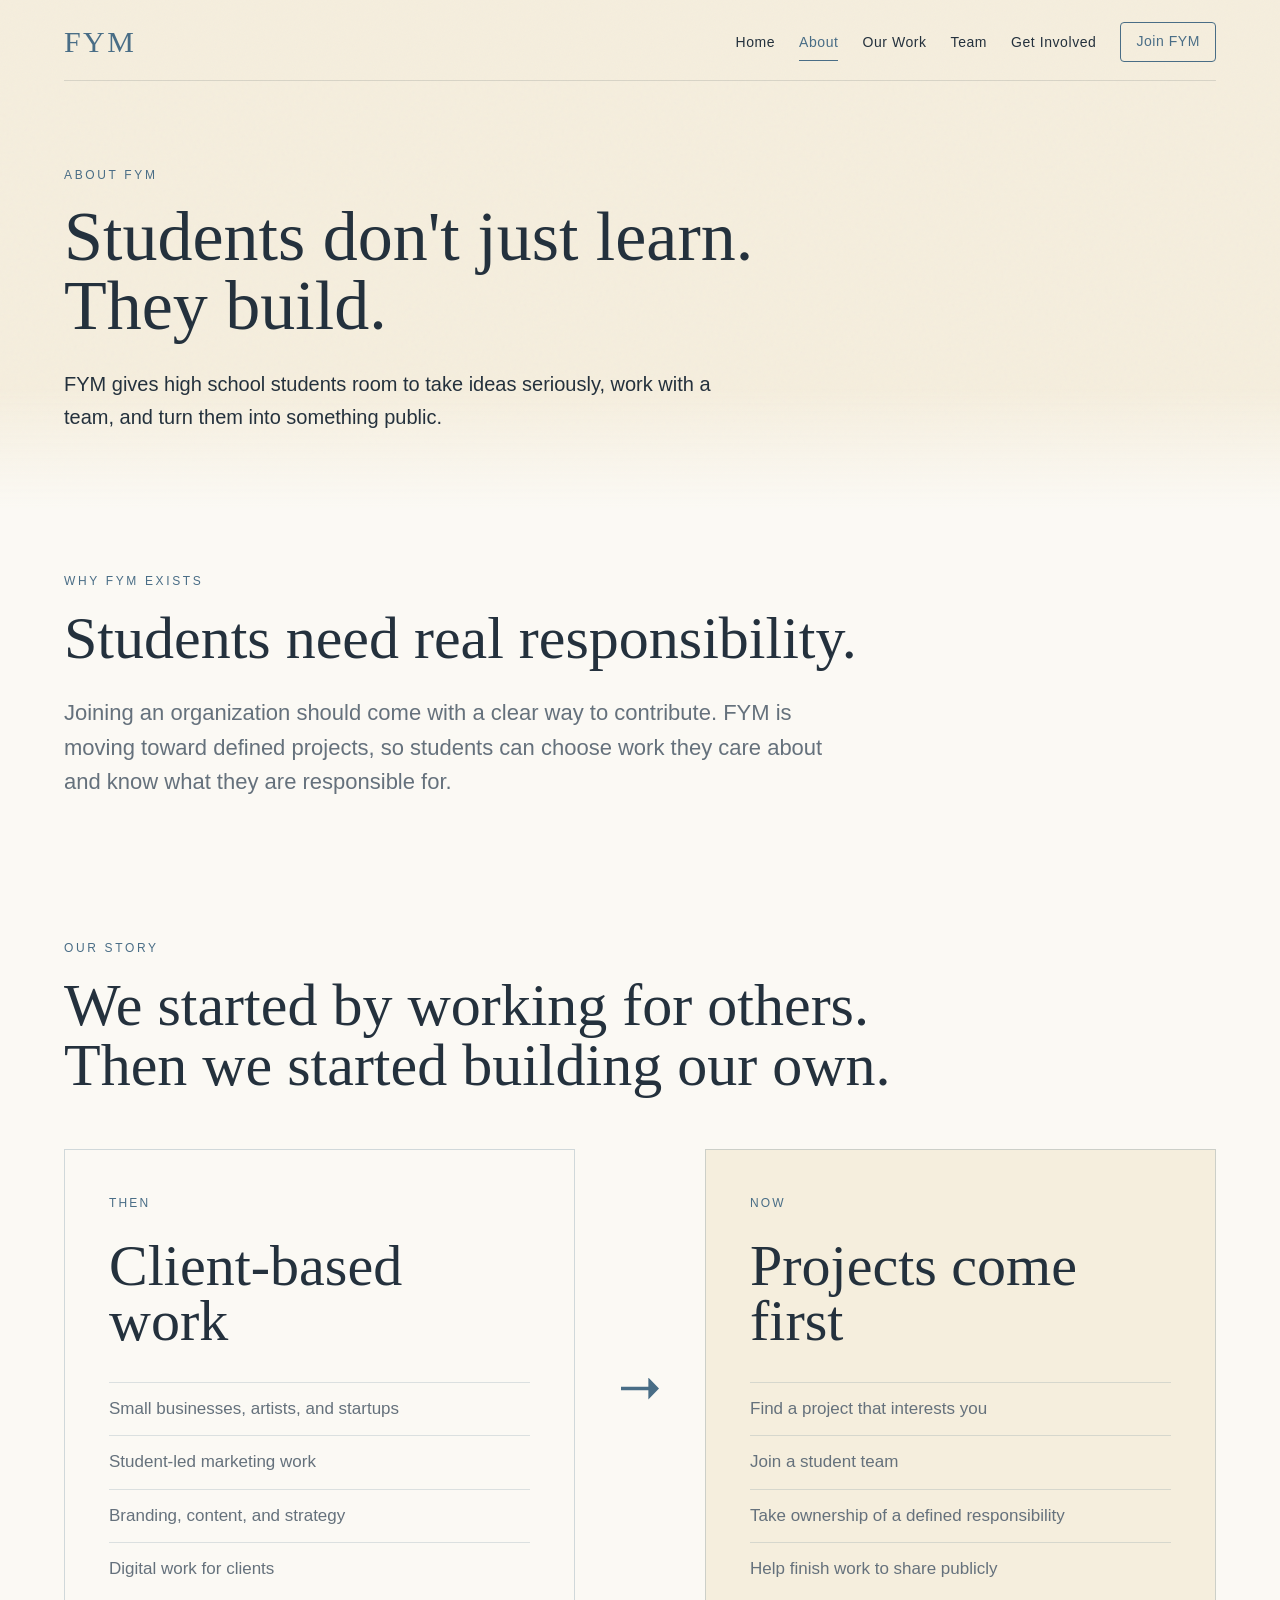
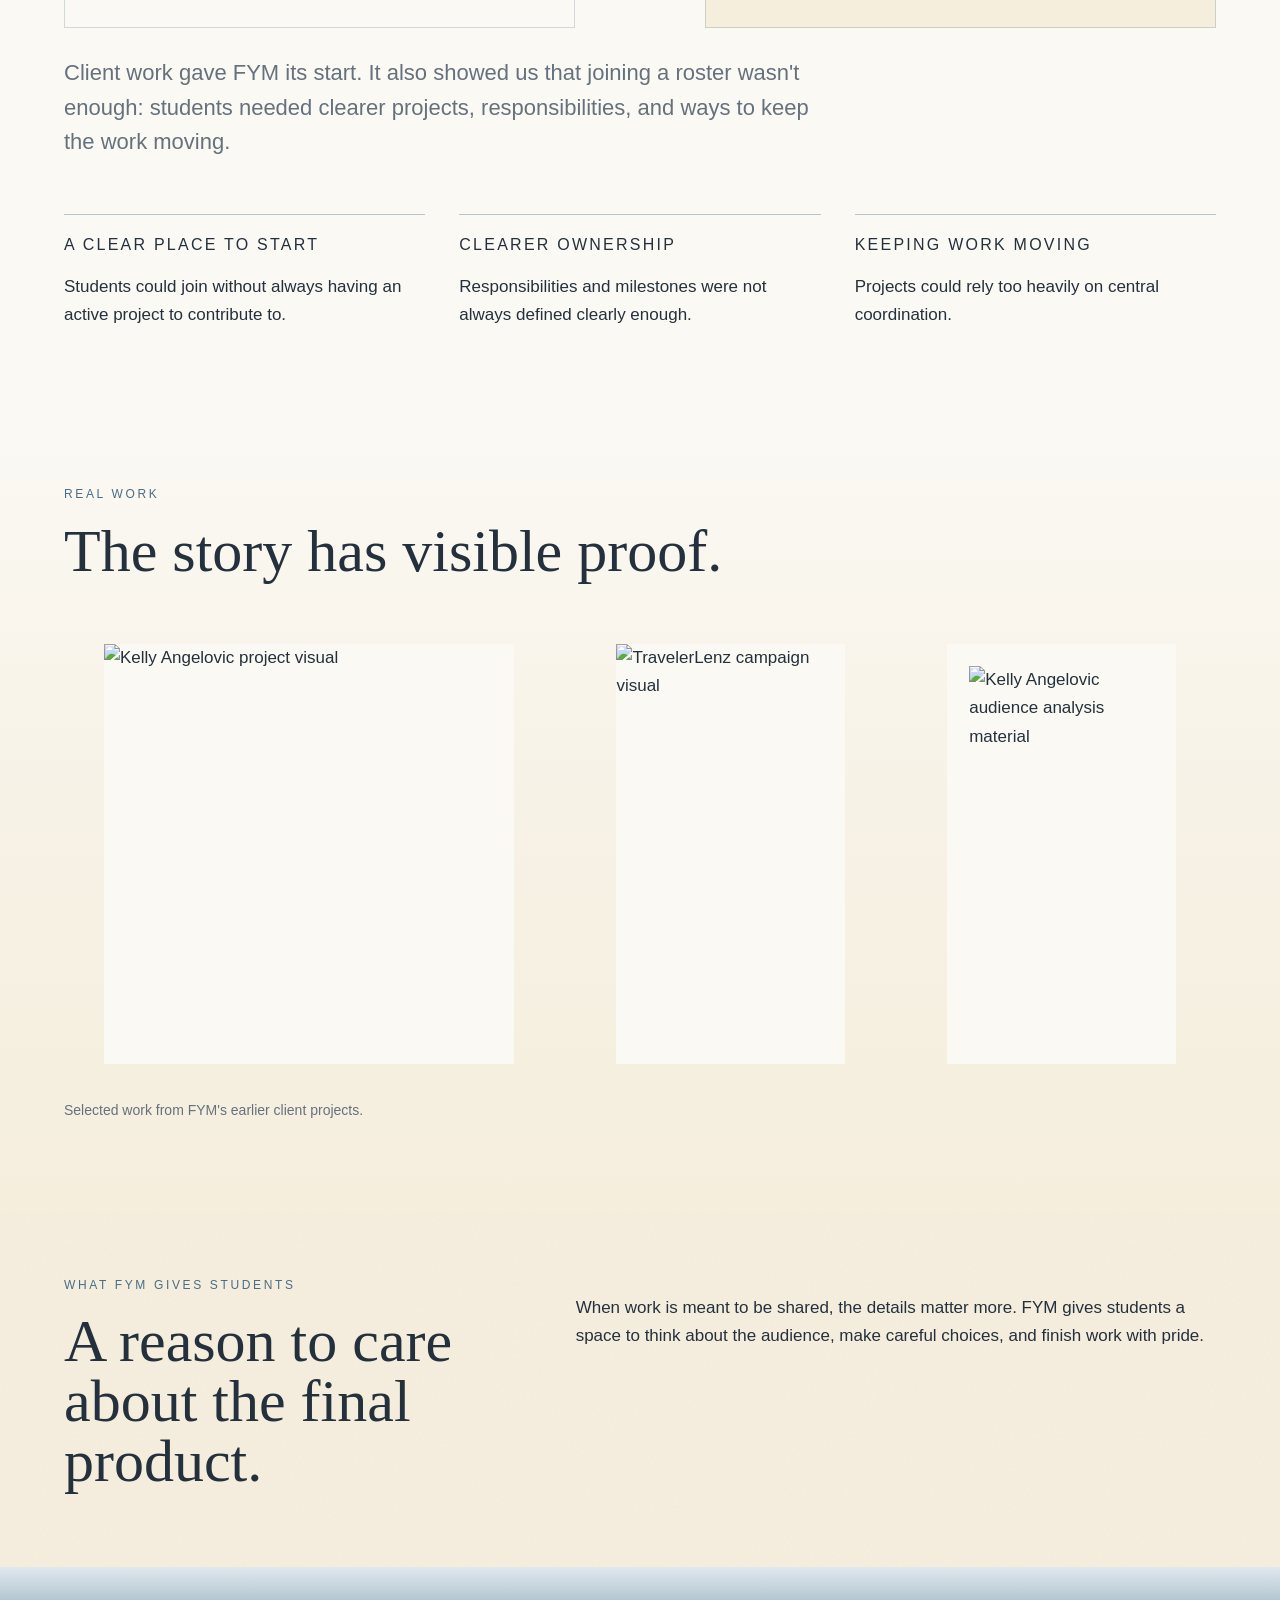
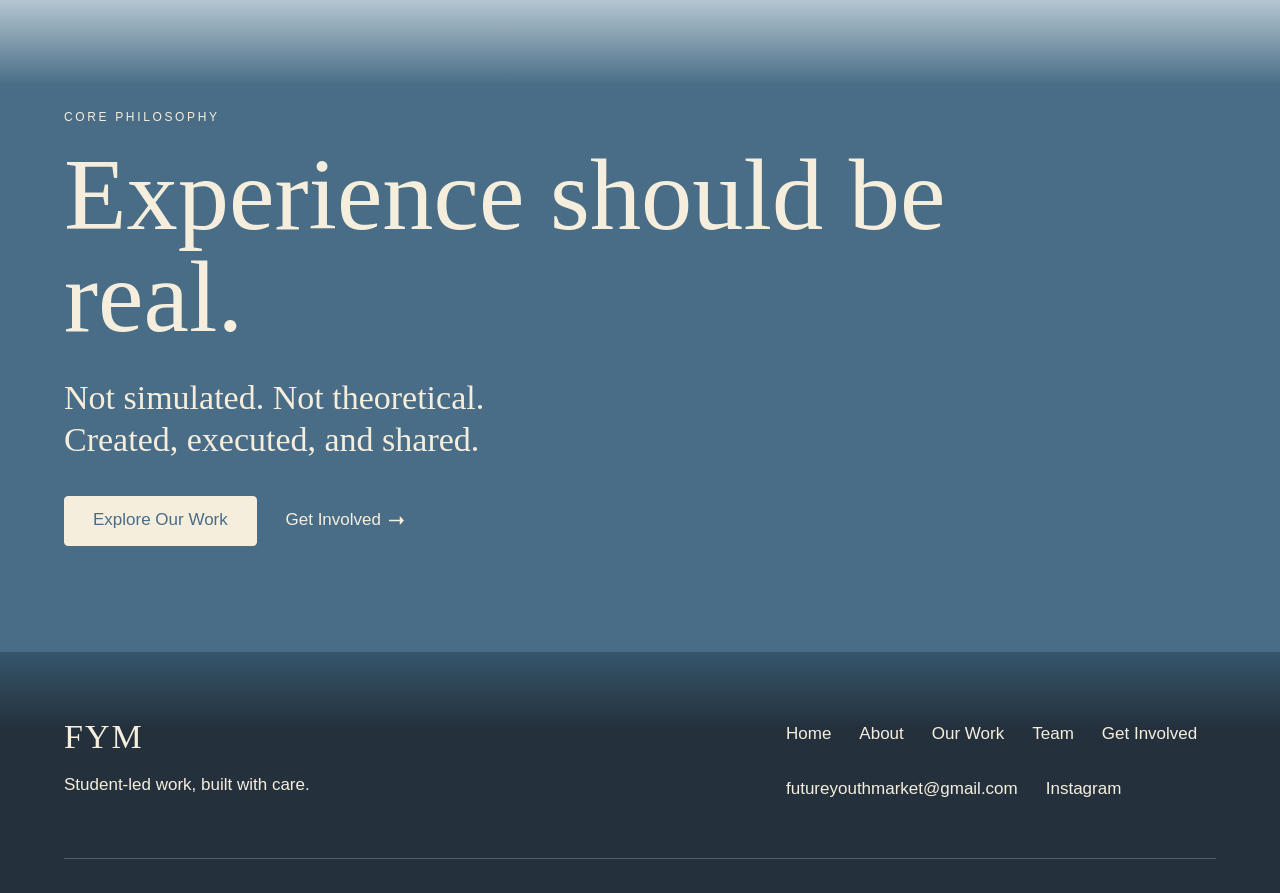
==== fym-site-copy/about/index.html @ ecb4059a "Integrate FYM project-first content into existing design" ====
<!doctype html>
<html lang="en">
  <head>
    <meta charset="utf-8">
    <meta name="viewport" content="width=device-width, initial-scale=1">
    <title>About | Future Youth Market</title>
    <link rel="stylesheet" href="../styles.css?v=16">
  </head>
  <body>
    <header class="site-header"><div class="nav-shell"><a class="brand" href="../">FYM</a><nav class="nav" aria-label="Primary"><a href="../">Home</a><a aria-current="page" href="./">About</a><a href="../our-work/">Our Work</a><a href="../team/">Team</a><a href="../get-involved/">Get Involved</a><a class="join" href="https://docs.google.com/forms/d/e/1FAIpQLSevrzNFQWZwz5mbwL5e_55xC7Ov_JU1O-XVfndWGuBN4_w-hQ/viewform">Join FYM</a></nav></div></header>
    <main>
      <section class="page-hero"><div class="section-inner"><p class="label">About FYM</p><h1>Students don't just learn.<br>They build.</h1><p>FYM gives high school students room to take ideas seriously, work with a team, and turn them into something public.</p></div></section>
      <section class="section warm tight"><div class="section-inner"><p class="label">Why FYM Exists</p><h2 class="section-title">Students need real responsibility.</h2><p class="lead-block">Joining an organization should come with a clear way to contribute. FYM is moving toward defined projects, so students can choose work they care about and know what they are responsible for.</p></div></section>
      <section class="section warm tight"><div class="section-inner"><p class="label">Our Story</p><h2 class="section-title">We started by working for others.<br>Then we started building our own.</h2><div class="story-board"><article class="story-panel"><p class="number">Then</p><div><h3>Client-based work</h3><div class="story-list"><span>Small businesses, artists, and startups</span><span>Student-led marketing work</span><span>Branding, content, and strategy</span><span>Digital work for clients</span></div></div></article><div class="story-shift" aria-hidden="true"></div><article class="story-panel now"><p class="number">Now</p><div><h3>Projects come first</h3><div class="story-list"><span>Find a project that interests you</span><span>Join a student team</span><span>Take ownership of a defined responsibility</span><span>Help finish work to share publicly</span></div></div></article></div><p class="lead-block">Client work gave FYM its start. It also showed us that joining a roster wasn't enough: students needed clearer projects, responsibilities, and ways to keep the work moving.</p><div class="columns"><article class="ruled"><h3 class="small-heading">A clear place to start</h3><p>Students could join without always having an active project to contribute to.</p></article><article class="ruled"><h3 class="small-heading">Clearer ownership</h3><p>Responsibilities and milestones were not always defined clearly enough.</p></article><article class="ruled"><h3 class="small-heading">Keeping work moving</h3><p>Projects could rely too heavily on central coordination.</p></article></div></div></section>
      <section class="section fade-offwhite-to-cream tight"><div class="section-inner"><p class="label">Real Work</p><h2 class="section-title">The story has visible proof.</h2><div class="evidence-strip"><figure class="evidence-card large"><img src="https://static.wixstatic.com/media/20e3eb_5f76f47525f64de18423a40985d172d9~mv2.jpg" alt="Kelly Angelovic project visual"></figure><figure class="evidence-card"><img src="https://static.wixstatic.com/media/20e3eb_293bb8563c6b470485b21a73055e5c26~mv2.png" alt="TravelerLenz campaign visual"></figure><figure class="evidence-card contain"><img src="https://static.wixstatic.com/media/20e3eb_706801cb81104c3a918d1bf205b9f706~mv2.jpg" alt="Kelly Angelovic audience analysis material"></figure></div><p class="evidence-caption">Selected work from FYM's earlier client projects.</p></div></section>
      <section class="section cream tight"><div class="section-inner intro-grid"><div><p class="label">What FYM Gives Students</p><h2 class="section-title">A reason to care about the final product.</h2></div><div><p>When work is meant to be shared, the details matter more. FYM gives students a space to think about the audience, make careful choices, and finish work with pride.</p></div></div></section>
      <section class="section blue with-lead"><div class="section-inner philosophy"><p class="label">Core Philosophy</p><h2 class="section-title">Experience should be real.</h2><p class="philosophy-line">Not simulated. Not theoretical.<br>Created, executed, and shared.</p><p style="margin-top:34px"><a class="button" style="background:var(--fym-cream);color:var(--fym-blue);border-color:var(--fym-cream)" href="../our-work/">Explore Our Work</a> <a class="text-link icon-link" href="../get-involved/" style="margin-left:24px;color:var(--fym-cream)">Get Involved</a></p></div></section>
    </main>
    <footer class="site-footer"><div class="footer-grid"><div class="footer-top"><div class="footer-brand"><strong>FYM</strong><p>Student-led work, built with care.</p></div><nav class="footer-links" aria-label="Footer"><a href="../">Home</a><a href="./">About</a><a href="../our-work/">Our Work</a><a href="../team/">Team</a><a href="../get-involved/">Get Involved</a><a href="mailto:futureyouthmarket@gmail.com">futureyouthmarket@gmail.com</a><a href="http://instagram.com/future.youth.market">Instagram</a></nav></div></div></footer>
    <script src="../site.js?v=16"></script>
  </body>
</html>
---- fym-site-copy/styles.css ----
:root {
  --fym-cream: #f5eedd;
  --fym-cream-deep: #f2e9d8;
  --fym-warm-white: #fbf9f4;
  --fym-pale-blue: #dfe9ee;
  --fym-white: #ffffff;
  --fym-blue: #496d86;
  --fym-blue-soft: #769db8;
  --fym-navy: #24313d;
  --fym-muted: #65717c;
  --fym-border: rgba(36, 49, 61, 0.14);
  --fym-max: 1180px;
  --gutter: clamp(22px, 5vw, 64px);
  --section: clamp(58px, 7vw, 94px);
  --section-tight: clamp(46px, 6vw, 76px);
  --section-wide: clamp(78px, 9vw, 124px);
  --serif: Georgia, "Times New Roman", serif;
  --sans: Helvetica, Arial, sans-serif;
}

* {
  box-sizing: border-box;
}

html {
  background: var(--fym-cream);
  color: var(--fym-navy);
  font-family: var(--sans);
}

body {
  margin: 0;
  color: var(--fym-navy);
  background: var(--fym-cream);
  font: 400 17px/1.66 var(--sans);
}

a {
  color: inherit;
}

a:focus-visible {
  outline: 2px solid var(--fym-blue);
  outline-offset: 4px;
}

.blue a:focus-visible,
.site-footer a:focus-visible {
  outline-color: var(--fym-cream);
}

.footer-links a,
.text-link {
  overflow-wrap: anywhere;
}

@media (pointer: coarse) {
  .nav a,
  .footer-links a,
  .text-link {
    min-height: 44px;
    display: inline-flex;
    align-items: center;
  }
}

.site-header {
  background: var(--fym-cream);
  background-image: url("data:image/svg+xml,%3Csvg viewBox='0 0 160 160' xmlns='http://www.w3.org/2000/svg'%3E%3Cfilter id='n'%3E%3CfeTurbulence type='fractalNoise' baseFrequency='.72' numOctaves='2' stitchTiles='stitch'/%3E%3C/filter%3E%3Crect width='160' height='160' filter='url(%23n)' opacity='.026'/%3E%3C/svg%3E");
}

.nav-shell {
  width: min(calc(100% - (var(--gutter) * 2)), var(--fym-max));
  min-height: 76px;
  margin: 0 auto;
  padding: 22px 0 18px;
  border-bottom: 1px solid var(--fym-border);
  display: flex;
  align-items: center;
  justify-content: space-between;
  gap: 28px;
}

.brand {
  color: var(--fym-blue);
  font-family: var(--serif);
  font-size: 30px;
  line-height: 1;
  letter-spacing: 0.08em;
  text-decoration: none;
}

.nav {
  display: flex;
  align-items: center;
  gap: 24px;
  font-size: 14px;
  letter-spacing: 0.04em;
}

.nav a {
  padding: 8px 0 6px;
  text-decoration: none;
  border-bottom: 1px solid transparent;
}

.nav a[aria-current="page"],
.nav a:hover {
  color: var(--fym-blue);
  border-bottom-color: var(--fym-blue);
}

.nav .join {
  min-height: 40px;
  padding: 0 15px;
  display: inline-flex;
  align-items: center;
  border: 1px solid var(--fym-blue);
  border-radius: 4px;
  color: var(--fym-blue);
}

.hero {
  position: relative;
  overflow: hidden;
  background:
    linear-gradient(to bottom, rgba(245, 238, 221, 0) 0%, rgba(245, 238, 221, 0) 72%, var(--fym-warm-white) 100%),
    radial-gradient(circle at 50% 32%, rgba(255, 252, 244, 0.78) 0, rgba(245, 238, 221, 0) 42%),
    url("data:image/svg+xml,%3Csvg viewBox='0 0 160 160' xmlns='http://www.w3.org/2000/svg'%3E%3Cfilter id='n'%3E%3CfeTurbulence type='fractalNoise' baseFrequency='.72' numOctaves='2' stitchTiles='stitch'/%3E%3C/filter%3E%3Crect width='160' height='160' filter='url(%23n)' opacity='.026'/%3E%3C/svg%3E"),
    var(--fym-cream);
  border-bottom: 0;
}

.hero-inner {
  position: relative;
  z-index: 1;
  width: min(calc(100% - (var(--gutter) * 2)), var(--fym-max));
  margin: 0 auto;
  padding: clamp(24px, 3.2vw, 40px) 0 clamp(42px, 4.8vw, 62px);
  text-align: center;
}

.eyebrow,
.label {
  margin: 0 0 18px;
  color: var(--fym-blue);
  font-size: 12px;
  line-height: 1.4;
  letter-spacing: 0.22em;
  text-transform: uppercase;
}

.home-eyebrow {
  margin-bottom: 10px;
  font-size: 13px;
  letter-spacing: 0.24em;
}

.lockup {
  position: relative;
  width: min(88vw, 640px);
  aspect-ratio: 2.25 / 1;
  margin: 0 auto 12px;
  display: grid;
  place-items: center;
}

.lockup-large {
  color: #638eaa;
  font-family: var(--serif);
  font-size: clamp(188px, 20vw, 306px);
  line-height: 0.8;
  letter-spacing: -0.045em;
}

.lockup-name {
  position: static;
  width: 100%;
  padding: 0;
  margin-top: -14px;
  transform: none;
  color: var(--fym-blue);
  font-size: clamp(12px, 1.14vw, 15px);
  line-height: 1;
  letter-spacing: 0.24em;
  text-transform: uppercase;
  white-space: nowrap;
  display: flex;
  align-items: center;
  justify-content: center;
  text-shadow: none;
}

h1,
h2,
h3 {
  color: var(--fym-navy);
  font-family: var(--serif);
  font-weight: 400;
  letter-spacing: 0;
}

.home-title {
  max-width: 820px;
  margin: 0 auto;
  font-size: clamp(41px, 5.1vw, 60px);
  line-height: 0.98;
}

.hero-copy {
  max-width: 620px;
  margin: 20px auto 0;
  font-size: 17px;
  line-height: 1.65;
}

.actions {
  margin-top: 26px;
  display: flex;
  justify-content: center;
  align-items: center;
  gap: 34px;
  flex-wrap: wrap;
}

.button {
  min-height: 50px;
  display: inline-flex;
  align-items: center;
  justify-content: center;
  padding: 0 28px;
  border: 1px solid var(--fym-blue);
  border-radius: 4px;
  background: var(--fym-blue);
  color: var(--fym-cream);
  text-decoration: none;
}

.text-link {
  display: inline-flex;
  align-items: center;
  gap: 8px;
  color: var(--fym-blue);
  text-decoration: none;
  border-bottom: 1px solid rgba(73, 109, 134, 0.24);
  padding-bottom: 3px;
}

.hero-inner .text-link {
  border-bottom-color: transparent;
  font-size: 15px;
}

.icon-link::after,
.back-link::before {
  content: "";
  width: 15px;
  height: 9px;
  display: inline-block;
  background: currentColor;
  flex: 0 0 auto;
  clip-path: polygon(0 42%, 72% 42%, 72% 0, 100% 50%, 72% 100%, 72% 58%, 0 58%);
  transition: transform 180ms ease;
}

.icon-link:hover::after {
  transform: translateX(3px);
}

.back-link::before {
  transform: rotate(180deg);
}

.back-link:hover::before {
  transform: rotate(180deg) translateX(3px);
}

.section {
  padding: var(--section) var(--gutter);
}

.section.tight {
  padding-top: clamp(40px, 5vw, 68px);
  padding-bottom: var(--section-tight);
}

.section.wide {
  padding-top: var(--section-wide);
  padding-bottom: var(--section-wide);
}

.section-inner {
  max-width: var(--fym-max);
  margin: 0 auto;
}

.warm {
  background: var(--fym-warm-white);
}

.white {
  background: var(--fym-warm-white);
}

.cream {
  background: var(--fym-cream);
  background-image: url("data:image/svg+xml,%3Csvg viewBox='0 0 160 160' xmlns='http://www.w3.org/2000/svg'%3E%3Cfilter id='n'%3E%3CfeTurbulence type='fractalNoise' baseFrequency='.72' numOctaves='2' stitchTiles='stitch'/%3E%3C/filter%3E%3Crect width='160' height='160' filter='url(%23n)' opacity='.026'/%3E%3C/svg%3E");
}

.fade-cream-to-offwhite {
  background:
    linear-gradient(to bottom, var(--fym-cream) 0%, #f7f2e6 48%, var(--fym-warm-white) 100%);
}

.fade-offwhite-to-cream {
  background:
    linear-gradient(to bottom, var(--fym-warm-white) 0%, #f7f2e6 48%, var(--fym-cream) 100%);
}

.fade-cream-to-blue {
  background:
    linear-gradient(to bottom, var(--fym-cream) 0%, var(--fym-cream-deep) 34%, var(--fym-pale-blue) 72%, var(--fym-blue) 100%);
}

.fade-offwhite-to-blue {
  background:
    linear-gradient(to bottom, var(--fym-warm-white) 0%, var(--fym-cream-deep) 34%, var(--fym-pale-blue) 72%, var(--fym-blue) 100%);
}

.blue {
  background: var(--fym-blue);
  color: var(--fym-cream);
}

.blue.with-lead {
  background:
    linear-gradient(to bottom, var(--fym-pale-blue) 0, var(--fym-blue) 118px, var(--fym-blue) 100%);
  padding-top: calc(var(--section) + 52px);
}

.blue h1,
.blue h2,
.blue h3,
.blue .label {
  color: var(--fym-cream);
}

.section-title {
  max-width: 900px;
  margin: 0;
  font-size: clamp(38px, 5.2vw, 60px);
  line-height: 1;
}

.intro-grid,
.split-grid {
  display: grid;
  grid-template-columns: minmax(260px, 0.9fr) minmax(0, 1.4fr);
  gap: clamp(42px, 8vw, 100px);
  align-items: start;
}

.mission-statement {
  display: grid;
  grid-template-columns: minmax(220px, 0.7fr) minmax(0, 1.5fr);
  gap: clamp(34px, 7vw, 86px);
  align-items: start;
}

.mission-statement p:last-child {
  margin: 0;
  max-width: 840px;
  color: var(--fym-navy);
  font-family: var(--serif);
  font-size: clamp(30px, 4.6vw, 54px);
  line-height: 1.08;
}

.columns {
  display: grid;
  grid-template-columns: repeat(3, minmax(0, 1fr));
  gap: 34px;
  margin-top: 54px;
}

.process {
  display: grid;
  grid-template-columns: repeat(4, minmax(0, 1fr));
  gap: 24px;
  margin-top: 52px;
}

.ruled {
  border-top: 1px solid rgba(73, 109, 134, 0.38);
  padding-top: 20px;
}

.number {
  margin: 0 0 24px;
  color: var(--fym-blue);
  font-size: 12px;
  letter-spacing: 0.18em;
  text-transform: uppercase;
}

.small-heading {
  margin: 0 0 12px;
  font-family: var(--sans);
  font-size: 16px;
  line-height: 1.3;
  letter-spacing: 0.14em;
  text-transform: uppercase;
}

.muted {
  color: var(--fym-muted);
}

.portfolio-row {
  display: grid;
  grid-template-columns: 1.25fr 0.75fr;
  gap: clamp(34px, 6vw, 64px);
  align-items: center;
  padding-bottom: 72px;
  margin-bottom: 72px;
  border-bottom: 1px solid var(--fym-border);
}

.portfolio-row:last-child {
  margin-bottom: 0;
}

.home-feature {
  margin-bottom: 34px;
}

.home-feature.portfolio-row {
  border-bottom-color: rgba(73, 109, 134, 0.22);
}

.work-index .portfolio-row {
  padding: clamp(34px, 5vw, 56px) 0;
  margin: 0;
}

.work-index .portfolio-row:first-child {
  padding-top: 0;
}

.project-preview {
  margin-top: 44px;
  padding-top: 28px;
  border-top: 1px solid var(--fym-border);
}

.project-preview h3 {
  margin: 0;
  font-size: 34px;
  line-height: 1.1;
  overflow-wrap: break-word;
}

.project-preview p:first-child {
  margin-top: 0;
}

.portfolio-row:nth-child(even) {
  grid-template-columns: 0.75fr 1.25fr;
}

.portfolio-row:nth-child(even) .portfolio-image {
  order: 2;
}

.portfolio-image,
.case-image {
  width: 100%;
  height: min(42vw, 520px);
  display: block;
  object-fit: cover;
  background: var(--fym-warm-white);
}

.portfolio-image.contain,
.case-image.contain {
  object-fit: contain;
}

.portfolio-title {
  margin: 0 0 12px;
  font-size: clamp(38px, 5vw, 54px);
  line-height: 1.02;
}

.category {
  color: var(--fym-blue);
  font-size: 14px;
  letter-spacing: 0.07em;
  text-transform: uppercase;
}

.tags {
  display: flex;
  flex-wrap: wrap;
  gap: 8px;
  margin: 20px 0 28px;
}

.tags span {
  border: 1px solid rgba(73, 109, 134, 0.28);
  border-radius: 4px;
  color: var(--fym-blue);
  font-size: 12px;
  letter-spacing: 0.08em;
  padding: 6px 9px;
  text-transform: uppercase;
}

.page-hero {
  background:
    linear-gradient(to bottom, rgba(245, 238, 221, 0) 0%, rgba(245, 238, 221, 0) 72%, var(--fym-warm-white) 100%),
    url("data:image/svg+xml,%3Csvg viewBox='0 0 160 160' xmlns='http://www.w3.org/2000/svg'%3E%3Cfilter id='n'%3E%3CfeTurbulence type='fractalNoise' baseFrequency='.72' numOctaves='2' stitchTiles='stitch'/%3E%3C/filter%3E%3Crect width='160' height='160' filter='url(%23n)' opacity='.026'/%3E%3C/svg%3E"),
    var(--fym-cream);
  padding: clamp(54px, 7vw, 86px) var(--gutter) clamp(42px, 6vw, 76px);
  border-bottom: 0;
}

.page-hero h1 {
  max-width: 920px;
  margin: 0;
  font-size: clamp(44px, 6.4vw, 70px);
  line-height: 0.99;
}

.page-hero p:last-child {
  max-width: 700px;
  margin: 28px 0 0;
  font-size: clamp(17px, 2vw, 20px);
  line-height: 1.62;
}

.then-now {
  display: grid;
  grid-template-columns: 1fr 80px 1fr;
  gap: 30px;
  align-items: start;
}

.lead-block {
  max-width: 760px;
  margin: 28px 0 0;
  color: var(--fym-muted);
  font-size: clamp(18px, 2.2vw, 22px);
  line-height: 1.58;
}

.blue .lead-block {
  color: var(--fym-cream);
  opacity: 0.9;
}

.arrow {
  padding-top: 56px;
  color: var(--fym-blue);
  text-align: center;
  font-size: 28px;
}

.list-grid {
  display: grid;
  grid-template-columns: repeat(2, minmax(0, 1fr));
  column-gap: 60px;
}

.list-row {
  display: grid;
  grid-template-columns: 48px 1fr;
  gap: 12px;
  padding: 22px 0;
  border-top: 1px solid var(--fym-border);
}

.visual-model {
  display: grid;
  grid-template-columns: minmax(250px, 0.85fr) minmax(0, 1.15fr);
  gap: clamp(34px, 7vw, 86px);
  align-items: center;
}

.path-board {
  display: grid;
  gap: 18px;
}

.path-card {
  border: 1px solid rgba(73, 109, 134, 0.22);
  background: rgba(255, 255, 255, 0.28);
  padding: clamp(22px, 3vw, 32px);
}

.path-card.strong {
  background: var(--fym-blue);
  color: var(--fym-cream);
  border-color: var(--fym-blue);
}

.path-card.strong .label,
.path-card.strong .path-step,
.path-card.strong .path-arrow {
  color: var(--fym-cream);
}

.path-line {
  display: flex;
  align-items: center;
  gap: clamp(10px, 2vw, 18px);
  flex-wrap: wrap;
}

.path-step {
  color: var(--fym-navy);
  font-family: var(--serif);
  font-size: clamp(24px, 3vw, 38px);
  line-height: 1;
}

.path-arrow {
  color: var(--fym-blue);
  font-size: 18px;
}

.story-board {
  display: grid;
  grid-template-columns: 1fr 70px 1fr;
  gap: clamp(18px, 3vw, 30px);
  align-items: stretch;
  margin-top: 54px;
}

.story-panel {
  min-height: 320px;
  border: 1px solid rgba(73, 109, 134, 0.24);
  padding: clamp(28px, 4vw, 44px);
  display: flex;
  flex-direction: column;
  justify-content: space-between;
}

.story-panel.now {
  background: var(--fym-cream);
}

.story-panel h3 {
  margin: 0;
  font-size: clamp(36px, 5vw, 58px);
  line-height: 0.95;
}

.story-list {
  display: grid;
  gap: 12px;
  margin-top: 34px;
}

.story-list span {
  border-top: 1px solid rgba(73, 109, 134, 0.18);
  padding-top: 12px;
  color: var(--fym-muted);
}

.story-shift {
  display: grid;
  place-items: center;
  color: var(--fym-blue);
}

.story-shift::before {
  content: "";
  width: 38px;
  height: 22px;
  background: currentColor;
  clip-path: polygon(0 42%, 72% 42%, 72% 0, 100% 50%, 72% 100%, 72% 58%, 0 58%);
}

.evidence-strip {
  display: grid;
  grid-template-columns: 1.35fr 0.85fr 0.85fr;
  gap: 22px;
  align-items: stretch;
  margin-top: 46px;
}

.evidence-card {
  position: relative;
  min-height: 260px;
  overflow: hidden;
  background: var(--fym-warm-white);
}

.evidence-card.large {
  min-height: 420px;
}

.evidence-card img {
  width: 100%;
  height: 100%;
  display: block;
  object-fit: cover;
}

.evidence-card.contain img {
  object-fit: contain;
  padding: 22px;
}

.evidence-caption {
  max-width: 520px;
  margin-top: 18px;
  color: var(--fym-muted);
  font-size: 14px;
}

.philosophy {
  min-height: 360px;
  display: flex;
  flex-direction: column;
  justify-content: center;
}

.philosophy .section-title {
  font-size: clamp(50px, 8vw, 108px);
}

.philosophy-line {
  margin: 28px 0 0;
  color: var(--fym-cream);
  font-family: var(--serif);
  font-size: clamp(24px, 3vw, 34px);
  line-height: 1.25;
}

.work-hero-grid {
  display: grid;
  grid-template-columns: minmax(0, 0.95fr) minmax(0, 1.05fr);
  gap: clamp(38px, 7vw, 86px);
  align-items: end;
}

.work-mini-gallery {
  display: grid;
  grid-template-columns: 1fr 0.72fr;
  gap: 16px;
  align-items: end;
}

.work-mini-gallery img {
  width: 100%;
  height: 300px;
  object-fit: cover;
  background: var(--fym-warm-white);
}

.work-mini-gallery img:nth-child(2) {
  height: 210px;
}

.founder-feature {
  display: grid;
  grid-template-columns: minmax(260px, 0.8fr) minmax(0, 1.2fr);
  gap: clamp(38px, 8vw, 96px);
  align-items: center;
}

.founder-mark {
  min-height: 430px;
  padding: clamp(28px, 4vw, 44px);
  background: var(--fym-blue);
  color: var(--fym-cream);
  display: flex;
  flex-direction: column;
  justify-content: space-between;
}

.founder-mark span {
  font-family: var(--serif);
  font-size: clamp(58px, 7vw, 96px);
  line-height: 0.92;
}

.founder-copy {
  max-width: 680px;
}

.founder-copy p:first-of-type {
  font-size: clamp(21px, 2.7vw, 30px);
  line-height: 1.35;
  color: var(--fym-navy);
}

.contribution-grid {
  display: grid;
  grid-template-columns: repeat(3, minmax(0, 1fr));
  gap: 18px;
  margin-top: 46px;
}

.contribution-grid span {
  min-height: 104px;
  border-top: 1px solid rgba(73, 109, 134, 0.32);
  padding-top: 18px;
  color: var(--fym-navy);
  font-family: var(--serif);
  font-size: clamp(22px, 2.4vw, 30px);
  line-height: 1.05;
}

.action-path {
  display: grid;
  grid-template-columns: repeat(3, minmax(0, 1fr));
  gap: 22px;
}

.action-card {
  min-height: 280px;
  border-top: 1px solid rgba(73, 109, 134, 0.34);
  padding-top: 22px;
  display: flex;
  flex-direction: column;
  justify-content: space-between;
}

.action-card h2 {
  margin: 38px 0 18px;
  font-size: clamp(32px, 4vw, 48px);
  line-height: 0.98;
}

.case-header {
  padding: 64px var(--gutter) 96px;
}

.case-header h1 {
  margin: 54px 0 18px;
  font-size: clamp(50px, 8vw, 86px);
  line-height: 0.98;
}

.case-columns {
  display: grid;
  grid-template-columns: repeat(3, minmax(0, 1fr));
  gap: 44px;
}

.case-columns.two {
  grid-template-columns: repeat(2, minmax(0, 1fr));
}

.gallery {
  display: grid;
  grid-template-columns: repeat(2, minmax(0, 1fr));
  gap: 28px;
}

.site-footer {
  background:
    linear-gradient(to bottom, #35566b 0, var(--fym-navy) 76px, var(--fym-navy) 100%);
  color: var(--fym-cream);
  padding: 68px var(--gutter) 34px;
}

.footer-grid {
  max-width: var(--fym-max);
  margin: 0 auto;
}

.footer-top {
  display: flex;
  justify-content: space-between;
  gap: 70px;
  padding-bottom: 42px;
  border-bottom: 1px solid rgba(245, 238, 221, 0.24);
}

.footer-brand {
  max-width: 390px;
}

.footer-brand strong {
  display: block;
  margin-bottom: 14px;
  font-family: var(--serif);
  font-size: 34px;
  line-height: 1;
  letter-spacing: 0.06em;
  font-weight: 400;
}

.footer-links {
  max-width: 430px;
  display: flex;
  flex-wrap: wrap;
  gap: 14px 28px;
}

.footer-links a {
  color: var(--fym-cream);
  text-decoration: none;
}

@media (max-width: 850px) {
  body {
    font-size: 16px;
  }

  .nav-shell {
    width: calc(100% - 44px);
    display: block;
  }

  .nav {
    margin-top: 14px;
    flex-wrap: wrap;
    gap: 10px 18px;
    font-size: 12px;
  }

  .hero-inner {
    width: calc(100% - 44px);
    padding: 58px 0 72px;
  }

  .lockup {
    width: min(90vw, 460px);
    margin-bottom: 20px;
  }

  .home-title {
    font-size: clamp(40px, 11vw, 54px);
  }

  .hero-copy {
    font-size: 16px;
  }

  .actions {
    justify-content: flex-start;
  }

  .hero-inner .actions {
    justify-content: center;
  }

  .intro-grid,
  .mission-statement,
  .split-grid,
  .columns,
  .process,
  .portfolio-row,
  .portfolio-row:nth-child(even),
  .then-now,
  .list-grid,
  .case-columns,
  .gallery,
  .visual-model,
  .story-board,
  .evidence-strip,
  .work-hero-grid,
  .founder-feature,
  .contribution-grid,
  .action-path {
    grid-template-columns: 1fr;
  }

  .path-line {
    display: grid;
    gap: 10px;
  }

  .path-arrow {
    display: none;
  }

  .story-panel {
    min-height: 250px;
  }

  .story-shift {
    min-height: 44px;
  }

  .story-shift::before {
    transform: rotate(90deg);
  }

  .evidence-card,
  .evidence-card.large {
    min-height: 260px;
  }

  .work-mini-gallery {
    grid-template-columns: 1fr 1fr;
  }

  .work-mini-gallery img,
  .work-mini-gallery img:nth-child(2) {
    height: 210px;
  }

  .founder-mark {
    min-height: 300px;
  }

  .contribution-grid span {
    min-height: 82px;
  }

  .action-card {
    min-height: 220px;
  }

  .portfolio-row:nth-child(even) .portfolio-image {
    order: 0;
  }

  .portfolio-row {
    padding-bottom: 56px;
    margin-bottom: 56px;
  }

  .portfolio-image,
  .case-image {
    height: 300px;
  }

  .arrow {
    padding: 0;
    text-align: left;
  }

  .footer-top {
    display: block;
  }

  .footer-links {
    margin-top: 34px;
  }
}
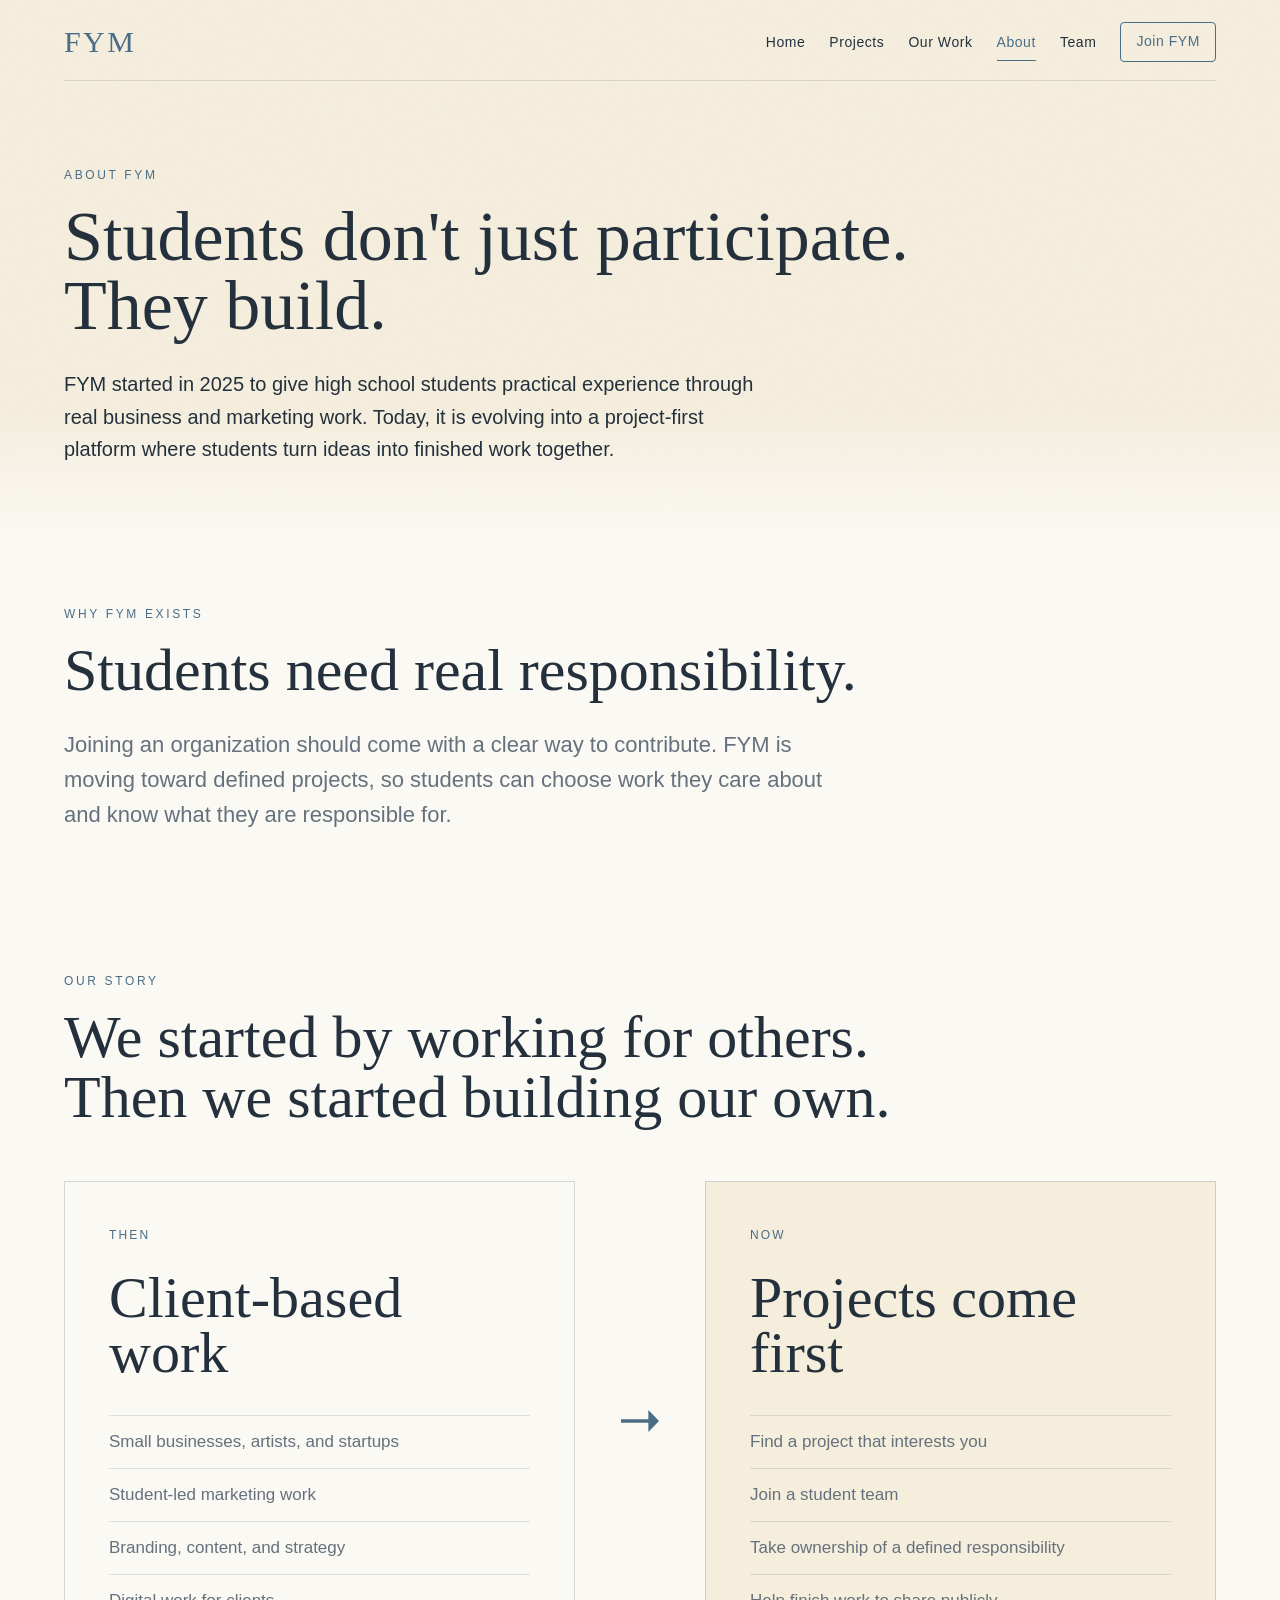
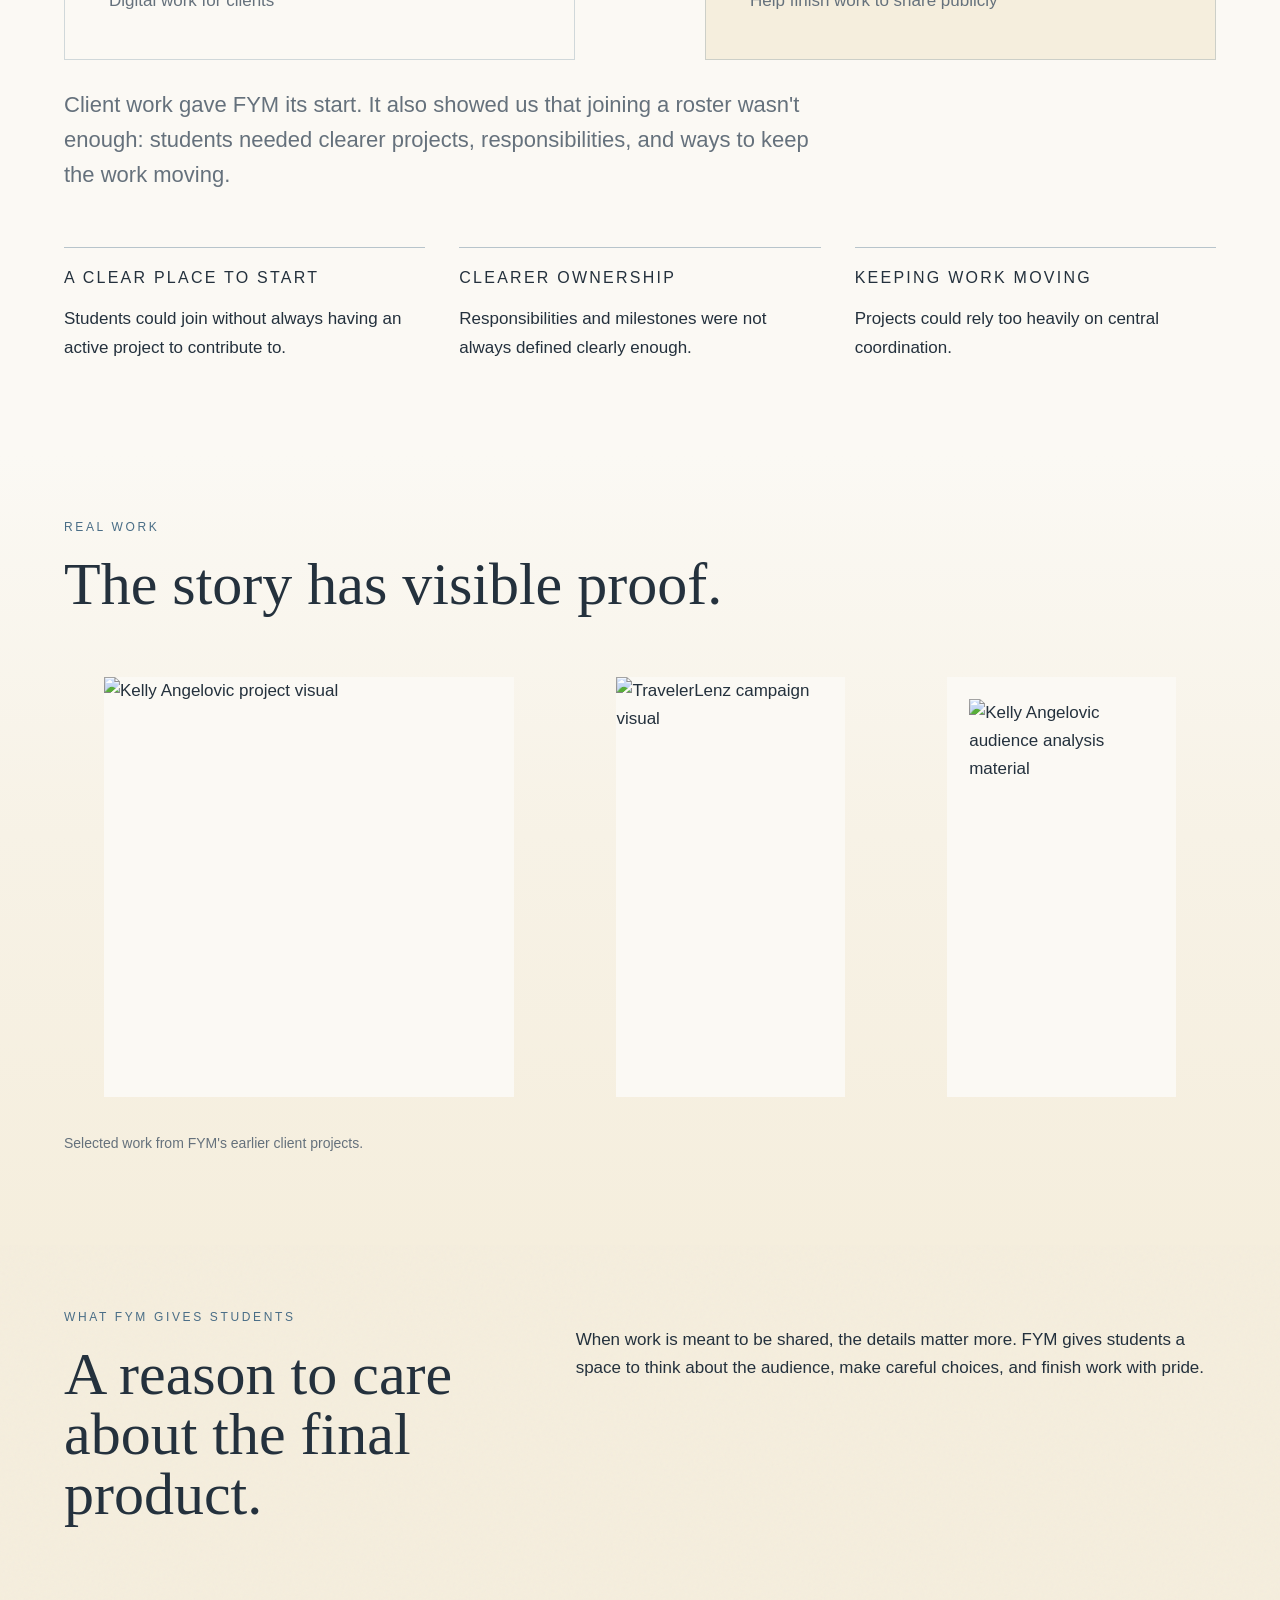
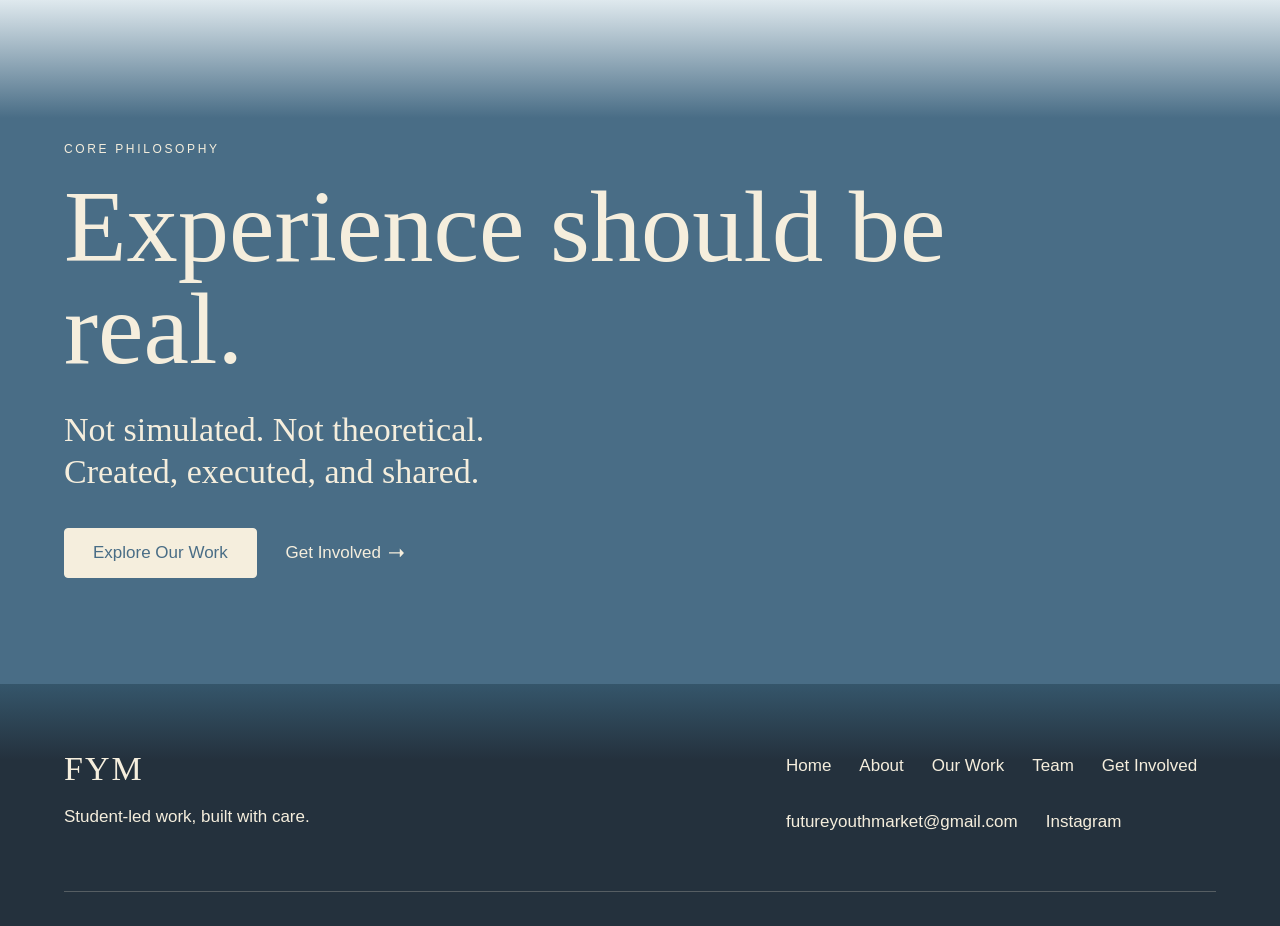
==== commit 65b9c09b: "Add FYM project-first V1 experience" ====
--- a/fym-site-copy/about/index.html
+++ b/fym-site-copy/about/index.html
@@ -7,9 +7,9 @@
     <link rel="stylesheet" href="../styles.css?v=16">
   </head>
   <body>
-    <header class="site-header"><div class="nav-shell"><a class="brand" href="../">FYM</a><nav class="nav" aria-label="Primary"><a href="../">Home</a><a aria-current="page" href="./">About</a><a href="../our-work/">Our Work</a><a href="../team/">Team</a><a href="../get-involved/">Get Involved</a><a class="join" href="https://docs.google.com/forms/d/e/1FAIpQLSevrzNFQWZwz5mbwL5e_55xC7Ov_JU1O-XVfndWGuBN4_w-hQ/viewform">Join FYM</a></nav></div></header>
+    <header class="site-header"><div class="nav-shell"><a class="brand" href="../">FYM</a><nav class="nav" aria-label="Primary"><a href="../">Home</a><a href="../projects/">Projects</a><a href="../our-work/">Our Work</a><a aria-current="page" href="./">About</a><a href="../team/">Team</a><a class="join" href="../get-involved/">Join FYM</a></nav></div></header>
     <main>
-      <section class="page-hero"><div class="section-inner"><p class="label">About FYM</p><h1>Students don't just learn.<br>They build.</h1><p>FYM gives high school students room to take ideas seriously, work with a team, and turn them into something public.</p></div></section>
+      <section class="page-hero"><div class="section-inner"><p class="label">About FYM</p><h1>Students don't just participate.<br>They build.</h1><p>FYM started in 2025 to give high school students practical experience through real business and marketing work. Today, it is evolving into a project-first platform where students turn ideas into finished work together.</p></div></section>
       <section class="section warm tight"><div class="section-inner"><p class="label">Why FYM Exists</p><h2 class="section-title">Students need real responsibility.</h2><p class="lead-block">Joining an organization should come with a clear way to contribute. FYM is moving toward defined projects, so students can choose work they care about and know what they are responsible for.</p></div></section>
       <section class="section warm tight"><div class="section-inner"><p class="label">Our Story</p><h2 class="section-title">We started by working for others.<br>Then we started building our own.</h2><div class="story-board"><article class="story-panel"><p class="number">Then</p><div><h3>Client-based work</h3><div class="story-list"><span>Small businesses, artists, and startups</span><span>Student-led marketing work</span><span>Branding, content, and strategy</span><span>Digital work for clients</span></div></div></article><div class="story-shift" aria-hidden="true"></div><article class="story-panel now"><p class="number">Now</p><div><h3>Projects come first</h3><div class="story-list"><span>Find a project that interests you</span><span>Join a student team</span><span>Take ownership of a defined responsibility</span><span>Help finish work to share publicly</span></div></div></article></div><p class="lead-block">Client work gave FYM its start. It also showed us that joining a roster wasn't enough: students needed clearer projects, responsibilities, and ways to keep the work moving.</p><div class="columns"><article class="ruled"><h3 class="small-heading">A clear place to start</h3><p>Students could join without always having an active project to contribute to.</p></article><article class="ruled"><h3 class="small-heading">Clearer ownership</h3><p>Responsibilities and milestones were not always defined clearly enough.</p></article><article class="ruled"><h3 class="small-heading">Keeping work moving</h3><p>Projects could rely too heavily on central coordination.</p></article></div></div></section>
       <section class="section fade-offwhite-to-cream tight"><div class="section-inner"><p class="label">Real Work</p><h2 class="section-title">The story has visible proof.</h2><div class="evidence-strip"><figure class="evidence-card large"><img src="https://static.wixstatic.com/media/20e3eb_5f76f47525f64de18423a40985d172d9~mv2.jpg" alt="Kelly Angelovic project visual"></figure><figure class="evidence-card"><img src="https://static.wixstatic.com/media/20e3eb_293bb8563c6b470485b21a73055e5c26~mv2.png" alt="TravelerLenz campaign visual"></figure><figure class="evidence-card contain"><img src="https://static.wixstatic.com/media/20e3eb_706801cb81104c3a918d1bf205b9f706~mv2.jpg" alt="Kelly Angelovic audience analysis material"></figure></div><p class="evidence-caption">Selected work from FYM's earlier client projects.</p></div></section>
--- a/fym-site-copy/styles.css
+++ b/fym-site-copy/styles.css
@@ -464,6 +464,169 @@
   margin-top: 0;
 }
 
+.market-card {
+  display: grid;
+  grid-template-columns: minmax(0, 1.55fr) minmax(220px, .55fr);
+  gap: clamp(34px, 7vw, 86px);
+  padding: clamp(40px, 6vw, 72px) 0;
+  border-top: 1px solid var(--fym-border);
+}
+
+.market-card h2,
+.project-story-grid h2,
+.application-layout h2 {
+  margin: 0 0 18px;
+  font-size: clamp(34px, 4.8vw, 54px);
+  line-height: 1.02;
+}
+
+.market-card.featured {
+  border-top: 2px solid var(--fym-blue);
+}
+
+.market-meta {
+  display: flex;
+  flex-direction: column;
+  align-items: flex-start;
+  justify-content: space-between;
+  gap: 26px;
+}
+
+.cream-button {
+  background: var(--fym-cream) !important;
+  color: var(--fym-blue) !important;
+  border-color: var(--fym-cream) !important;
+}
+
+.project-hero .label {
+  margin-top: 44px;
+}
+
+.left-actions {
+  justify-content: flex-start;
+}
+
+.project-story-grid {
+  display: grid;
+  grid-template-columns: repeat(2, minmax(0, 1fr));
+  gap: clamp(36px, 7vw, 90px);
+}
+
+.project-story-grid article {
+  border-top: 1px solid var(--fym-border);
+  padding-top: 22px;
+}
+
+.contribution-grid h3 {
+  margin: 0 0 14px;
+  font-size: 28px;
+  line-height: 1.08;
+}
+
+.sprint-timeline {
+  display: grid;
+  grid-template-columns: repeat(6, minmax(0, 1fr));
+  margin-top: 52px;
+  border-top: 1px solid rgba(73, 109, 134, .42);
+}
+
+.sprint-timeline article {
+  position: relative;
+  padding: 24px 16px 0 0;
+}
+
+.sprint-timeline article::before {
+  content: "";
+  position: absolute;
+  top: -5px;
+  left: 0;
+  width: 9px;
+  height: 9px;
+  border-radius: 50%;
+  background: var(--fym-blue);
+}
+
+.sprint-timeline span {
+  color: var(--fym-blue);
+  font-size: 12px;
+  letter-spacing: .12em;
+  text-transform: uppercase;
+}
+
+.sprint-timeline h3 {
+  margin: 12px 0 0;
+  font-family: var(--sans);
+  font-size: 15px;
+  line-height: 1.35;
+}
+
+.application-layout {
+  display: grid;
+  grid-template-columns: minmax(240px, .7fr) minmax(0, 1.3fr);
+  gap: clamp(42px, 8vw, 110px);
+  align-items: start;
+}
+
+.application-form {
+  display: grid;
+  gap: 24px;
+}
+
+.application-form label,
+.application-form legend {
+  color: var(--fym-navy);
+  font-size: 14px;
+  font-weight: 600;
+}
+
+.application-form input,
+.application-form textarea {
+  width: 100%;
+  margin-top: 8px;
+  padding: 13px 14px;
+  border: 1px solid rgba(36, 49, 61, .28);
+  border-radius: 4px;
+  background: var(--fym-white);
+  color: var(--fym-navy);
+  font: inherit;
+}
+
+.application-form input:focus,
+.application-form textarea:focus {
+  outline: 2px solid var(--fym-blue);
+  outline-offset: 2px;
+}
+
+.form-pair {
+  display: grid;
+  grid-template-columns: repeat(2, minmax(0, 1fr));
+  gap: 18px;
+}
+
+.application-form fieldset {
+  margin: 0;
+  padding: 20px;
+  border: 1px solid var(--fym-border);
+}
+
+.application-form .check {
+  display: flex;
+  gap: 10px;
+  align-items: center;
+  margin-top: 12px;
+  font-weight: 400;
+}
+
+.application-form .check input {
+  width: 18px;
+  height: 18px;
+  margin: 0;
+}
+
+.application-form .button {
+  justify-self: start;
+}
+
 .portfolio-row:nth-child(even) {
   grid-template-columns: 0.75fr 1.25fr;
 }
@@ -908,6 +1071,29 @@
 }
 
 @media (max-width: 850px) {
+  .market-card,
+  .project-story-grid,
+  .application-layout {
+    grid-template-columns: 1fr;
+  }
+
+  .sprint-timeline {
+    grid-template-columns: 1fr;
+    border-top: 0;
+  }
+
+  .sprint-timeline article {
+    border-top: 1px solid rgba(73, 109, 134, .32);
+    padding: 18px 0;
+  }
+
+  .sprint-timeline article::before {
+    display: none;
+  }
+
+  .form-pair {
+    grid-template-columns: 1fr;
+  }
   body {
     font-size: 16px;
   }
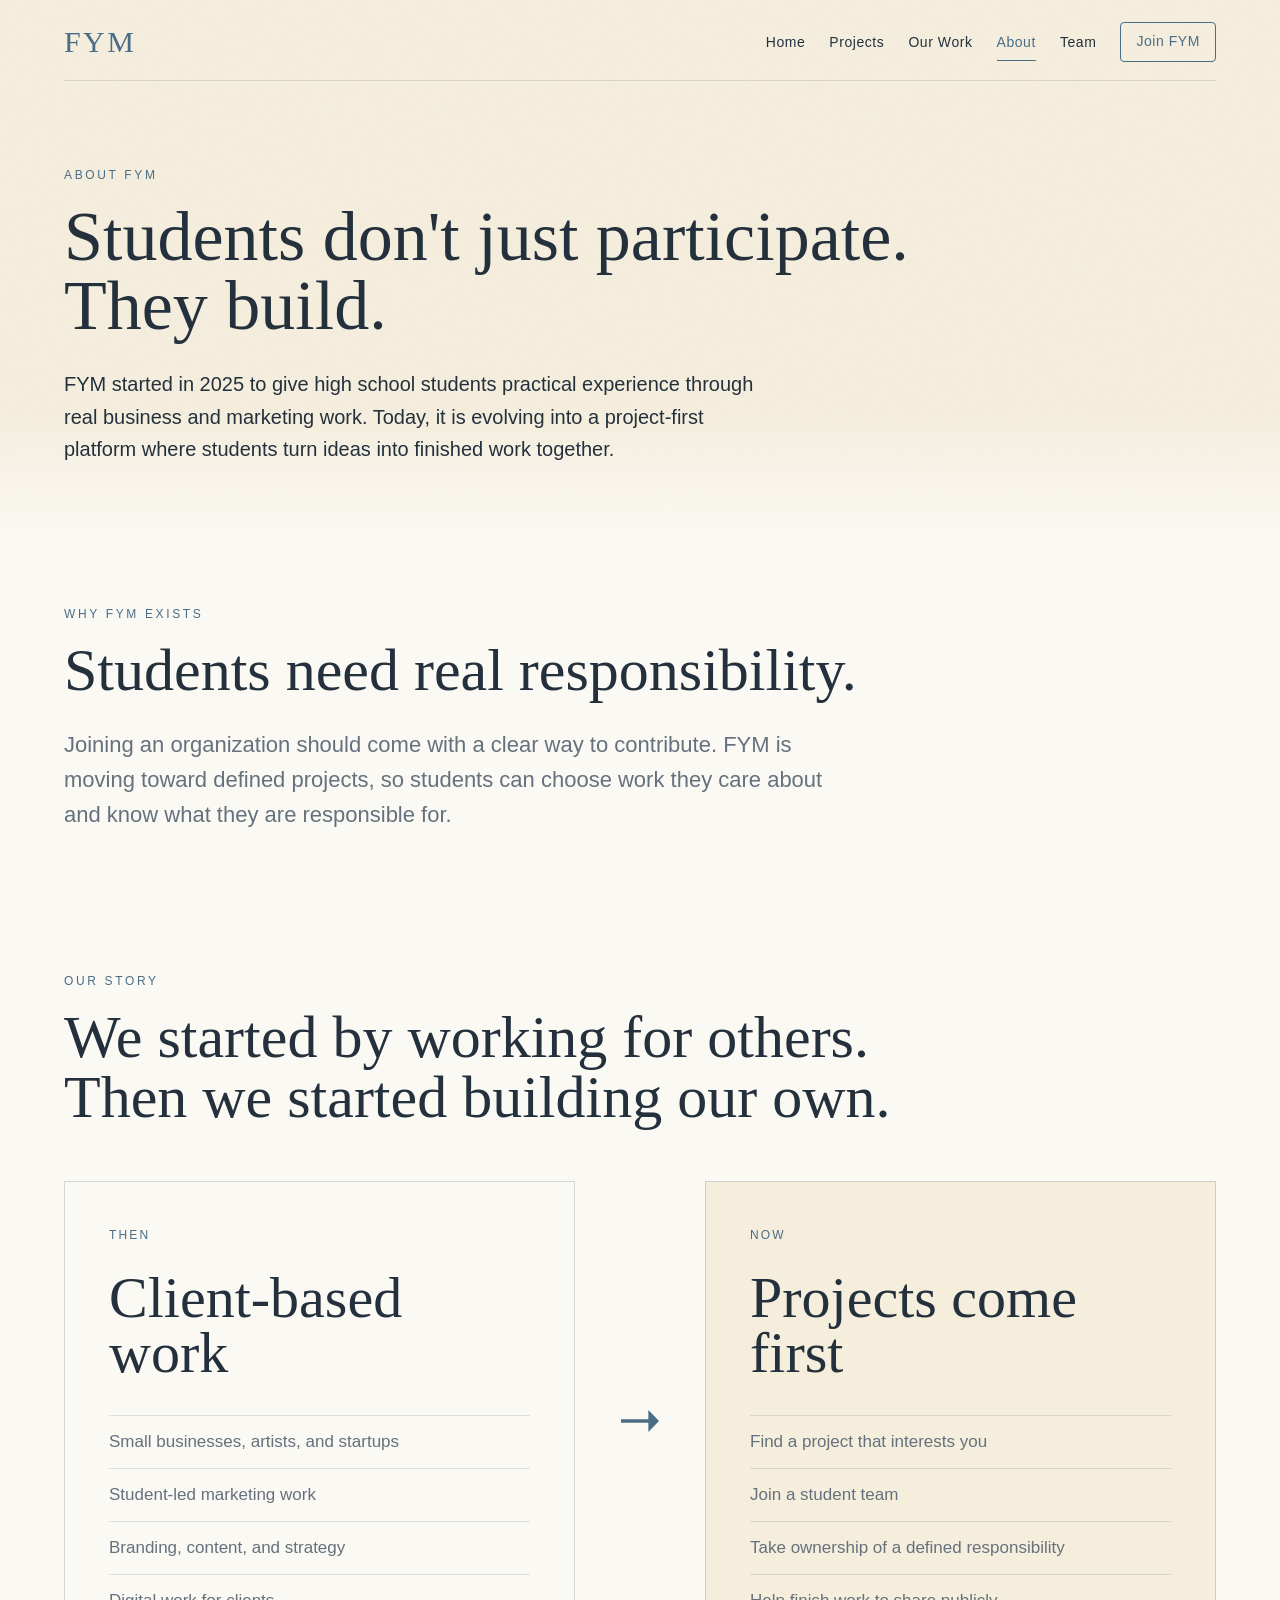
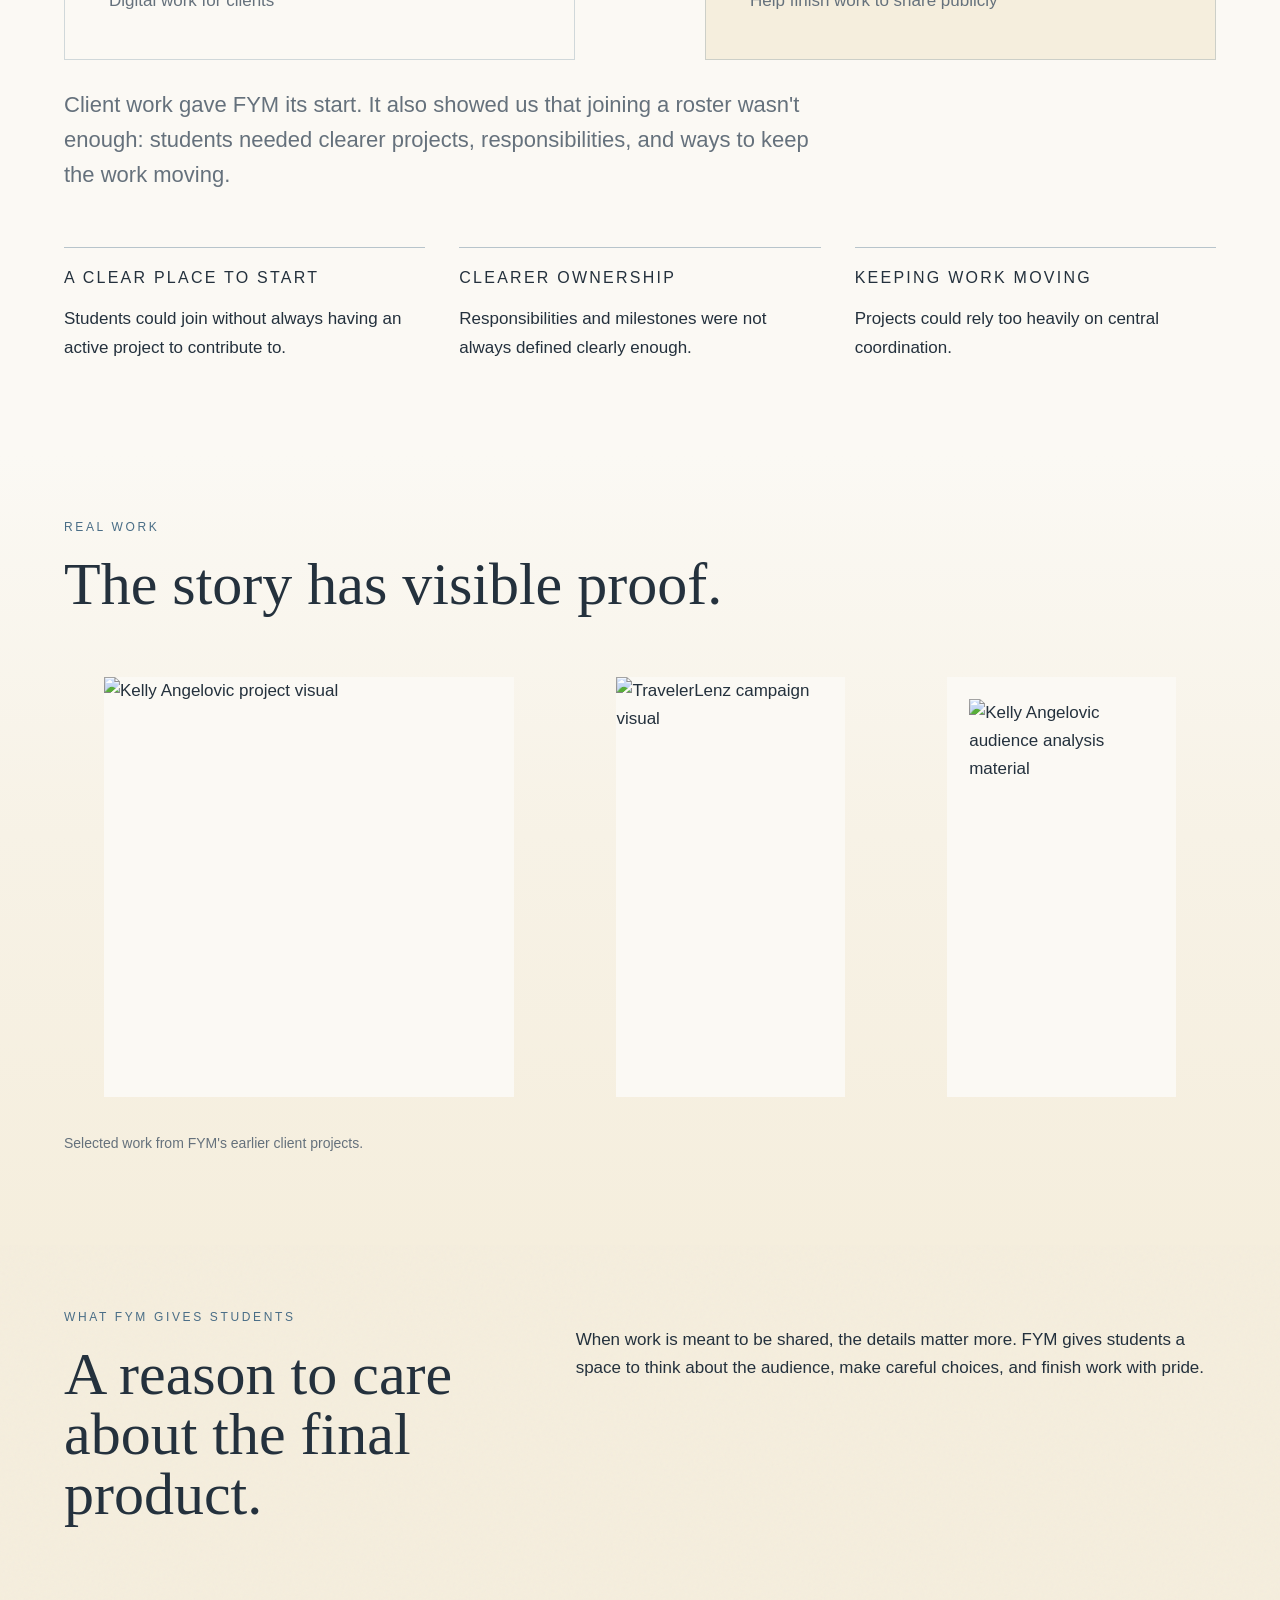
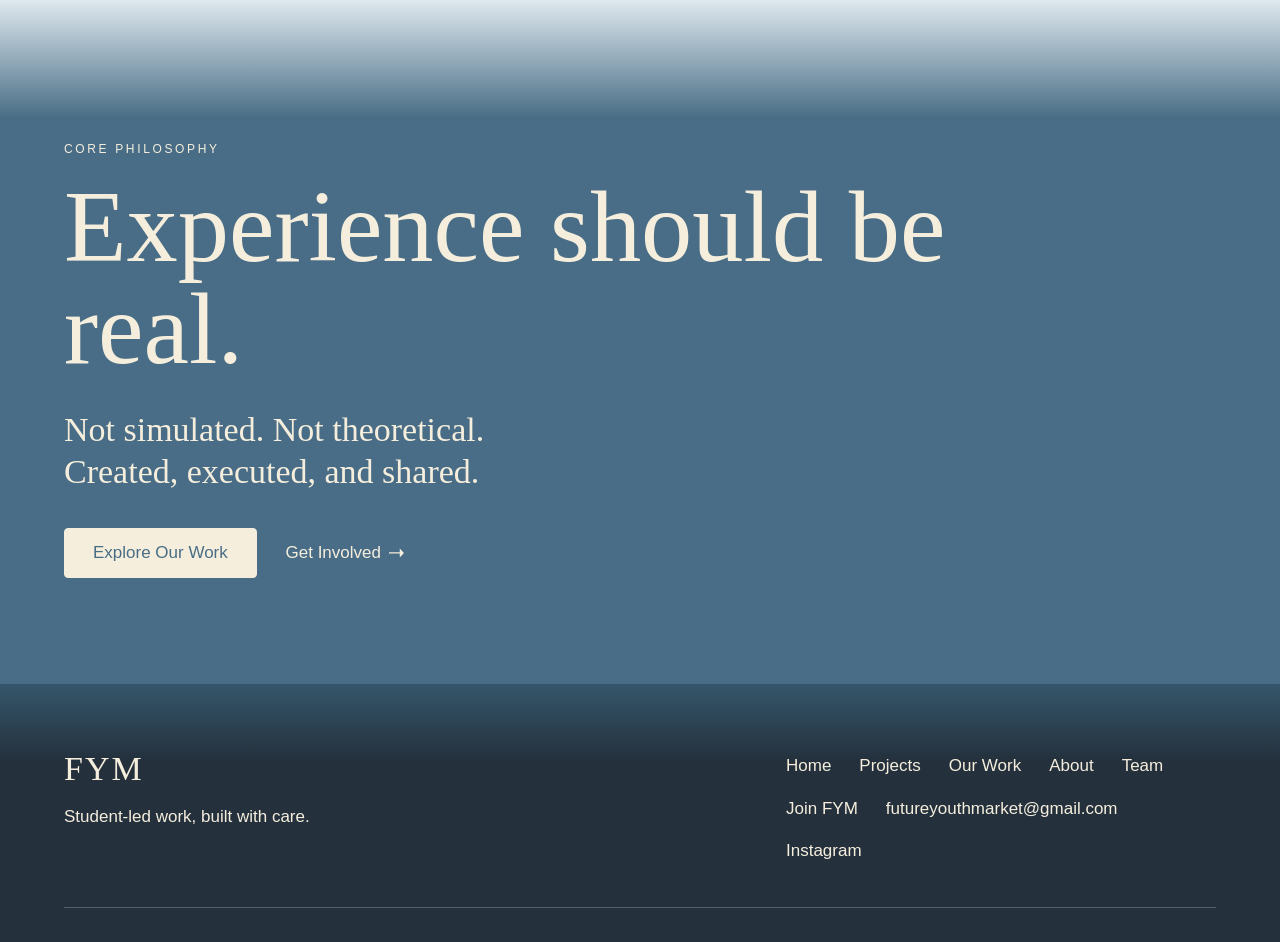
==== commit 8db29652: "Unify FYM V1 project navigation" ====
--- a/fym-site-copy/about/index.html
+++ b/fym-site-copy/about/index.html
@@ -16,7 +16,7 @@
       <section class="section cream tight"><div class="section-inner intro-grid"><div><p class="label">What FYM Gives Students</p><h2 class="section-title">A reason to care about the final product.</h2></div><div><p>When work is meant to be shared, the details matter more. FYM gives students a space to think about the audience, make careful choices, and finish work with pride.</p></div></div></section>
       <section class="section blue with-lead"><div class="section-inner philosophy"><p class="label">Core Philosophy</p><h2 class="section-title">Experience should be real.</h2><p class="philosophy-line">Not simulated. Not theoretical.<br>Created, executed, and shared.</p><p style="margin-top:34px"><a class="button" style="background:var(--fym-cream);color:var(--fym-blue);border-color:var(--fym-cream)" href="../our-work/">Explore Our Work</a> <a class="text-link icon-link" href="../get-involved/" style="margin-left:24px;color:var(--fym-cream)">Get Involved</a></p></div></section>
     </main>
-    <footer class="site-footer"><div class="footer-grid"><div class="footer-top"><div class="footer-brand"><strong>FYM</strong><p>Student-led work, built with care.</p></div><nav class="footer-links" aria-label="Footer"><a href="../">Home</a><a href="./">About</a><a href="../our-work/">Our Work</a><a href="../team/">Team</a><a href="../get-involved/">Get Involved</a><a href="mailto:futureyouthmarket@gmail.com">futureyouthmarket@gmail.com</a><a href="http://instagram.com/future.youth.market">Instagram</a></nav></div></div></footer>
+    <footer class="site-footer"><div class="footer-grid"><div class="footer-top"><div class="footer-brand"><strong>FYM</strong><p>Student-led work, built with care.</p></div><nav class="footer-links" aria-label="Footer"><a href="../">Home</a><a href="../projects/">Projects</a><a href="../our-work/">Our Work</a><a href="./">About</a><a href="../team/">Team</a><a href="../get-involved/">Join FYM</a><a href="mailto:futureyouthmarket@gmail.com">futureyouthmarket@gmail.com</a><a href="http://instagram.com/future.youth.market">Instagram</a></nav></div></div></footer>
     <script src="../site.js?v=16"></script>
   </body>
 </html>
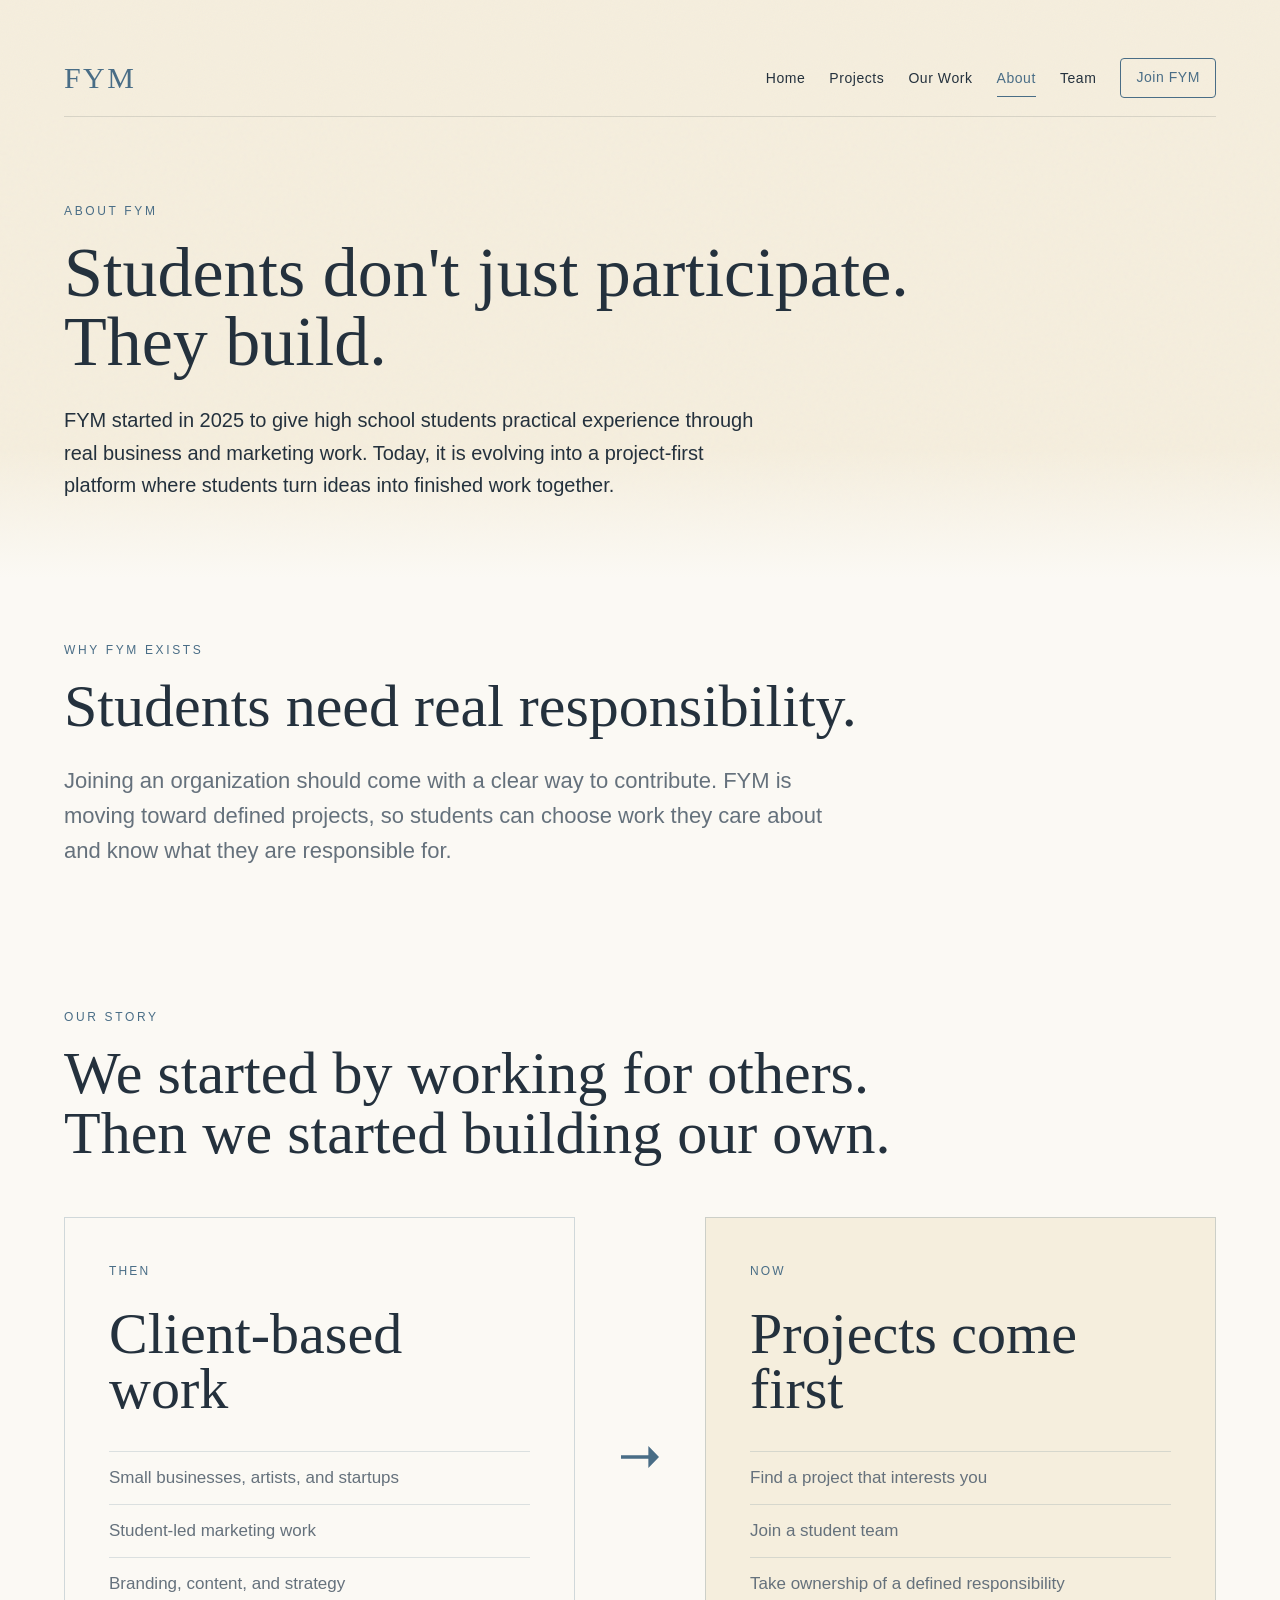
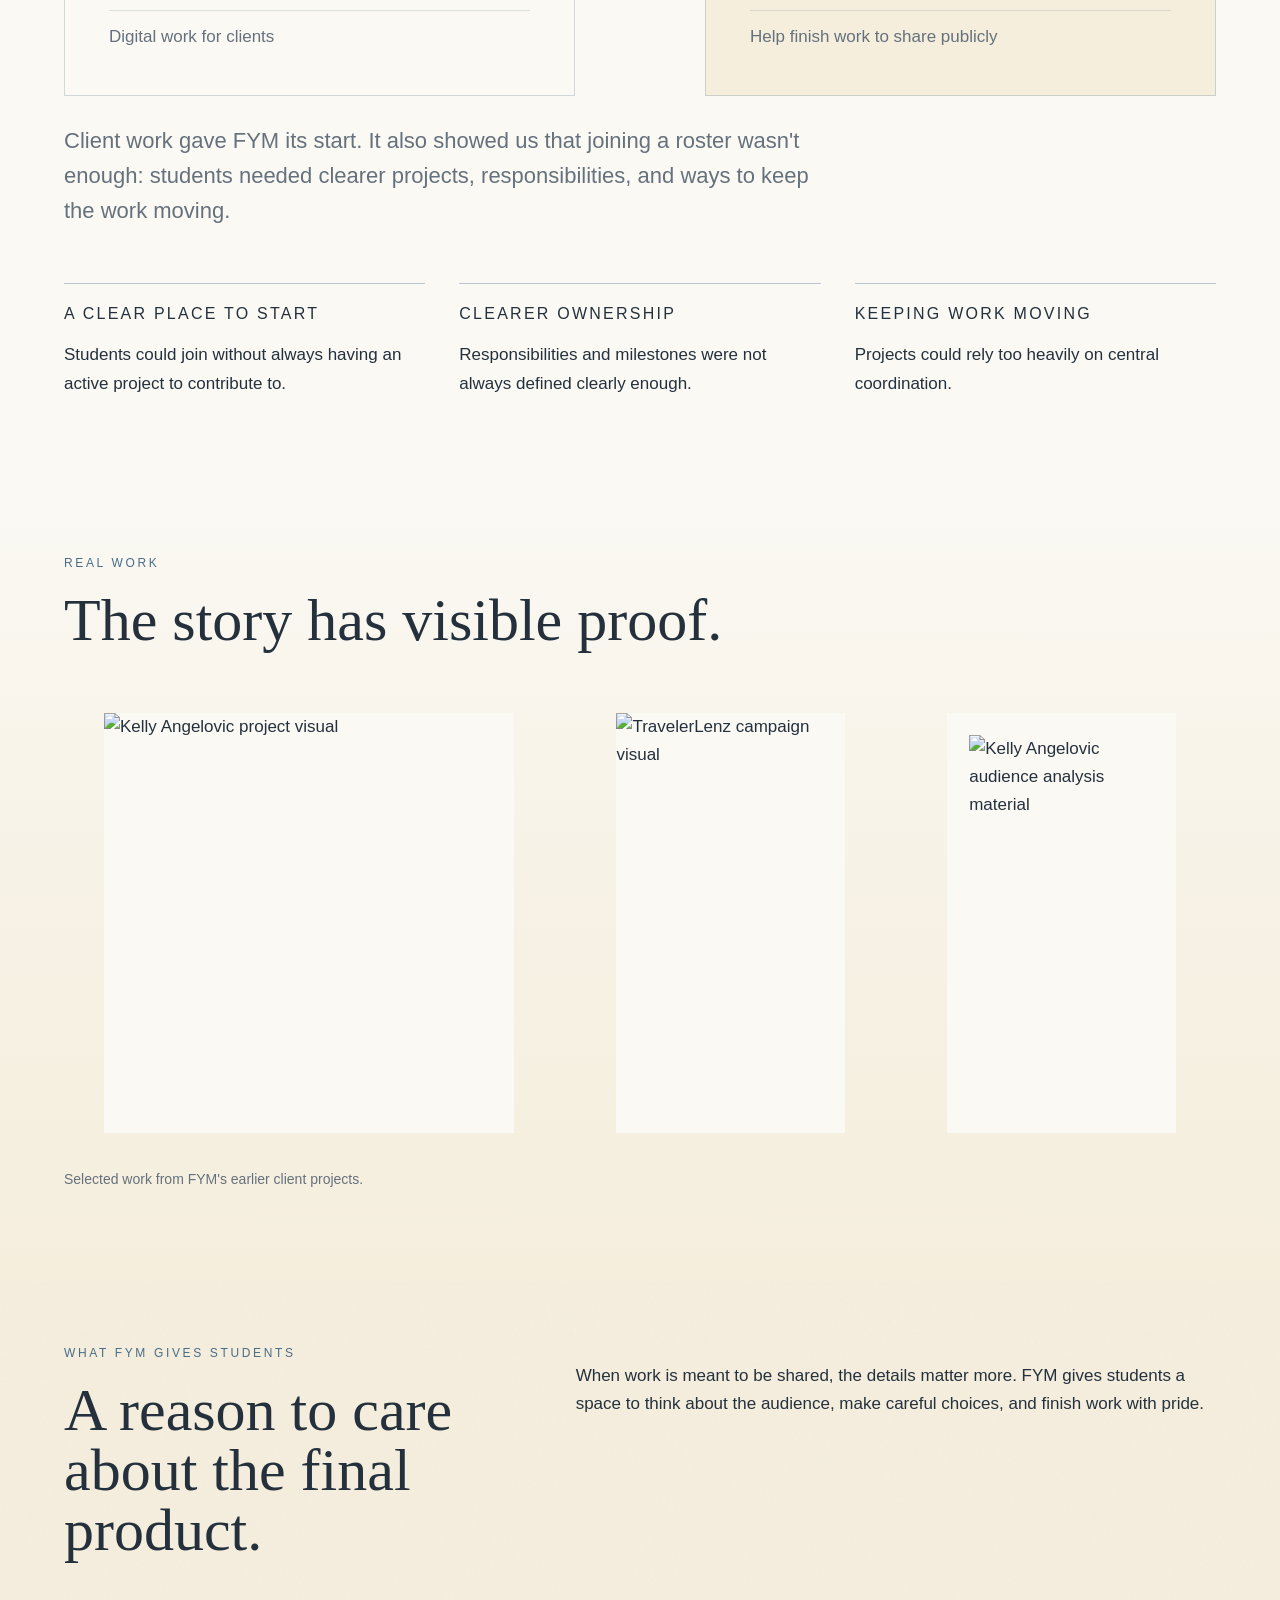
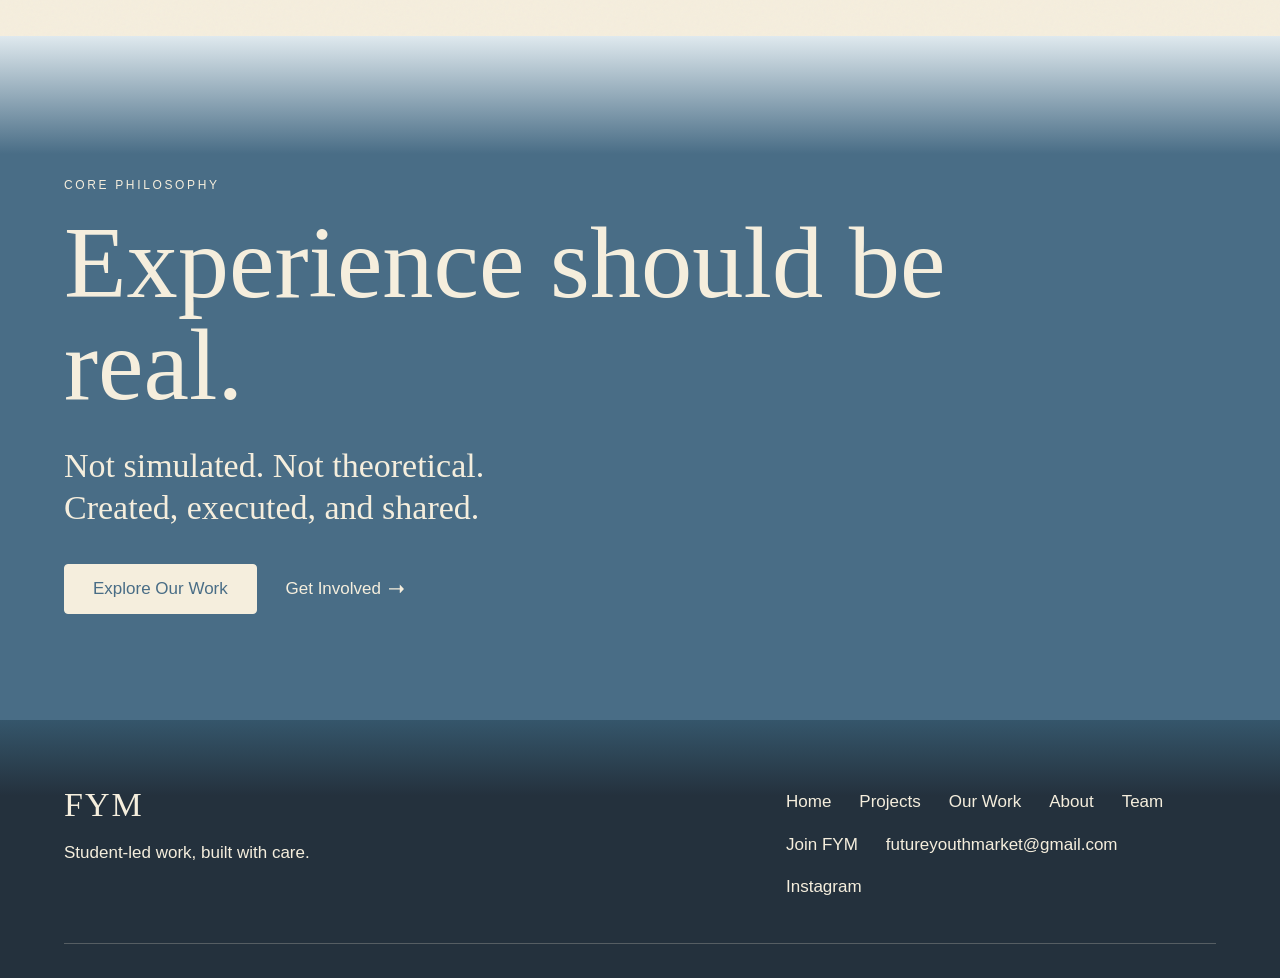
==== commit 62fb54bf: "Add member-gated FYM participation flow" ====
--- a/fym-site-copy/about/index.html
+++ b/fym-site-copy/about/index.html
@@ -16,7 +16,7 @@
       <section class="section cream tight"><div class="section-inner intro-grid"><div><p class="label">What FYM Gives Students</p><h2 class="section-title">A reason to care about the final product.</h2></div><div><p>When work is meant to be shared, the details matter more. FYM gives students a space to think about the audience, make careful choices, and finish work with pride.</p></div></div></section>
       <section class="section blue with-lead"><div class="section-inner philosophy"><p class="label">Core Philosophy</p><h2 class="section-title">Experience should be real.</h2><p class="philosophy-line">Not simulated. Not theoretical.<br>Created, executed, and shared.</p><p style="margin-top:34px"><a class="button" style="background:var(--fym-cream);color:var(--fym-blue);border-color:var(--fym-cream)" href="../our-work/">Explore Our Work</a> <a class="text-link icon-link" href="../get-involved/" style="margin-left:24px;color:var(--fym-cream)">Get Involved</a></p></div></section>
     </main>
-    <footer class="site-footer"><div class="footer-grid"><div class="footer-top"><div class="footer-brand"><strong>FYM</strong><p>Student-led work, built with care.</p></div><nav class="footer-links" aria-label="Footer"><a href="../">Home</a><a href="../projects/">Projects</a><a href="../our-work/">Our Work</a><a href="./">About</a><a href="../team/">Team</a><a href="../get-involved/">Join FYM</a><a href="mailto:futureyouthmarket@gmail.com">futureyouthmarket@gmail.com</a><a href="http://instagram.com/future.youth.market">Instagram</a></nav></div></div></footer>
+    <footer class="site-footer"><div class="footer-grid"><div class="footer-top"><div class="footer-brand"><strong>FYM</strong><p>Student-led work, built with care.</p></div><nav class="footer-links" aria-label="Footer"><a href="../">Home</a><a href="../projects/">Projects</a><a href="../our-work/">Our Work</a><a href="./">About</a><a href="../team/">Team</a><a href="../get-involved/">Join FYM</a><a href="mailto:futureyouthmarket@gmail.com">futureyouthmarket@gmail.com</a><a href="https://instagram.com/future.youth.market" target="_blank" rel="noopener noreferrer">Instagram</a></nav></div></div></footer>
     <script src="../site.js?v=16"></script>
   </body>
 </html>
--- a/fym-site-copy/styles.css
+++ b/fym-site-copy/styles.css
@@ -65,6 +65,7 @@
 }
 
 .site-header {
+  padding-top: 36px;
   background: var(--fym-cream);
   background-image: url("data:image/svg+xml,%3Csvg viewBox='0 0 160 160' xmlns='http://www.w3.org/2000/svg'%3E%3Cfilter id='n'%3E%3CfeTurbulence type='fractalNoise' baseFrequency='.72' numOctaves='2' stitchTiles='stitch'/%3E%3C/filter%3E%3Crect width='160' height='160' filter='url(%23n)' opacity='.026'/%3E%3C/svg%3E");
 }
@@ -484,6 +485,82 @@
   border-top: 2px solid var(--fym-blue);
 }
 
+.market-chapter {
+  margin-bottom: 18px;
+}
+
+.future-projects {
+  margin-top: clamp(74px, 9vw, 118px);
+}
+
+.future-projects-heading {
+  max-width: 720px;
+  margin-bottom: 38px;
+}
+
+.future-projects-heading h2 {
+  margin: 12px 0 0;
+  font-size: clamp(34px, 4.5vw, 54px);
+  line-height: 1.03;
+}
+
+.market-card.future {
+  background: rgba(255, 255, 255, 0.24);
+  border-color: rgba(73, 109, 134, 0.2);
+}
+
+.coming-soon {
+  color: var(--fym-blue);
+  font-size: 13px;
+  font-weight: 700;
+  letter-spacing: 0.15em;
+  text-transform: uppercase;
+}
+
+.project-contribution-grid {
+  display: grid;
+  grid-template-columns: repeat(3, minmax(0, 1fr));
+  gap: clamp(22px, 3vw, 38px);
+  margin-top: 48px;
+}
+
+.project-contribution-grid .ruled {
+  padding-top: 20px;
+}
+
+.project-contribution-grid h3 {
+  min-height: 2.1em;
+  margin: 14px 0 18px;
+  font-size: clamp(28px, 3vw, 38px);
+  line-height: 1.04;
+}
+
+.project-goal .lead-block {
+  margin-top: 0;
+}
+
+.sprint-timeline.detailed article p {
+  margin: 12px 0 0;
+  color: var(--fym-muted);
+  font-size: 14px;
+  line-height: 1.55;
+}
+
+.button-disabled {
+  cursor: not-allowed;
+  opacity: 0.62;
+}
+
+.application-note {
+  margin: 14px 0 0;
+  font-size: 13px;
+  opacity: 0.78;
+}
+
+.cream-label {
+  color: var(--fym-cream);
+}
+
 .market-meta {
   display: flex;
   flex-direction: column;
@@ -1071,6 +1148,10 @@
 }
 
 @media (max-width: 850px) {
+  .site-header {
+    padding-top: 42px;
+  }
+
   .market-card,
   .project-story-grid,
   .application-layout {
@@ -1157,6 +1238,14 @@
     grid-template-columns: 1fr;
   }
 
+  .project-contribution-grid {
+    grid-template-columns: 1fr;
+  }
+
+  .project-contribution-grid h3 {
+    min-height: 0;
+  }
+
   .path-line {
     display: grid;
     gap: 10px;
